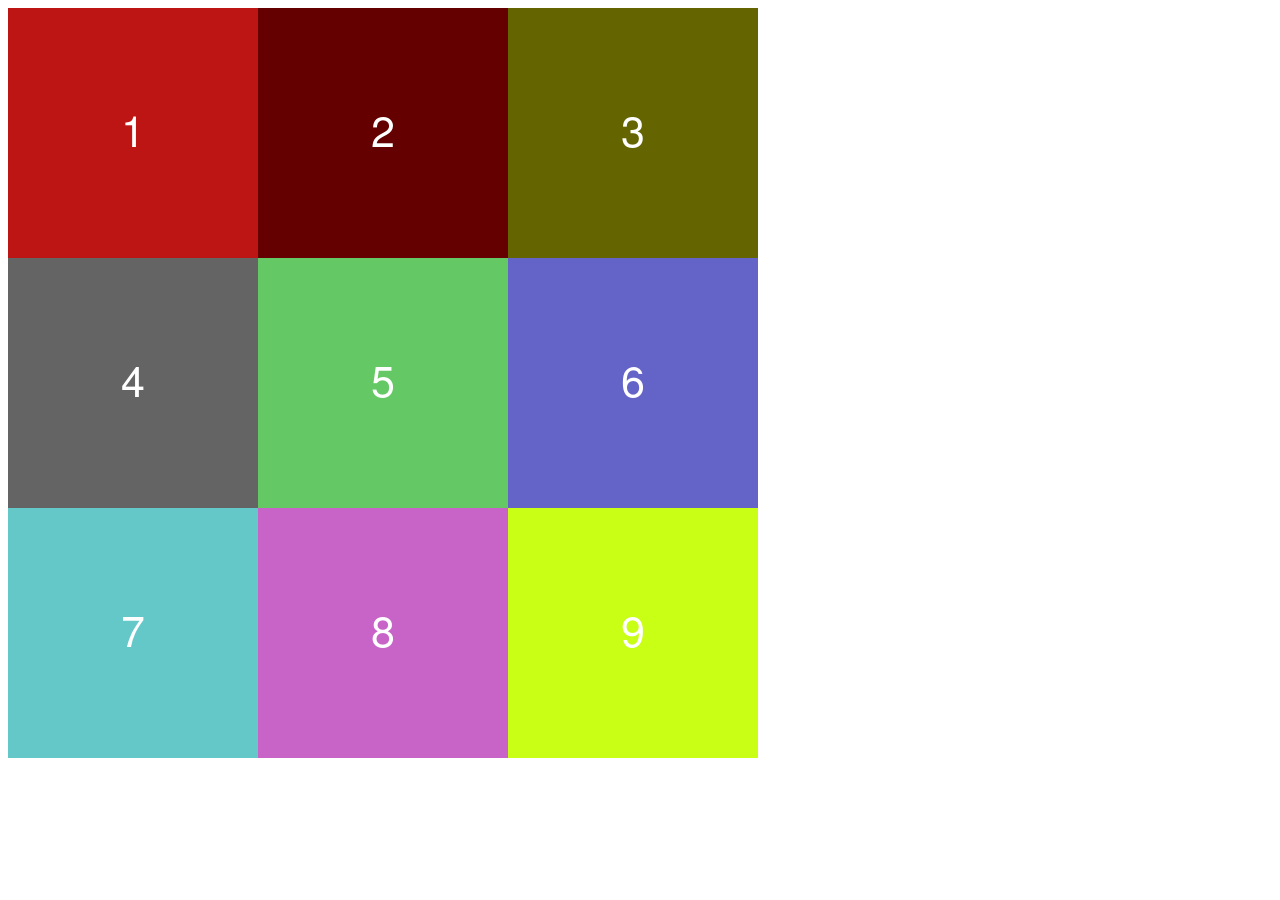
==== index.html @ f6e4487b "add dummyimages" ====
<!DOCTYPE html>
<html lang="ja">

<head>
    <meta charset="UTF-8">
    <title>Mystery Game</title>
    <link rel="stylesheet" href="style.css">
</head>

<body>

    <div class="game-container">
        <img src="assets/images/750x750.png" class="background" />

        <div class="tiles">
            <img src="assets/images/250x250_1.png" />
            <img src="assets/images/250x250_2.png" />
            <img src="assets/images/250x250_3.png" />
            <img src="assets/images/250x250_4.png" />
            <img src="assets/images/250x250_5.png" />
            <img src="assets/images/250x250_6.png" />
            <img src="assets/images/250x250_7.png" />
            <img src="assets/images/250x250_8.png" />
            <img src="assets/images/250x250_9.png" />
        </div>
    </div>

    <script src="main.js"></script>

</body>

</html>
---- style.css ----
.game-container {
    position: relative;
    width: 750px;
    height: 750px;
}

.background {
    position: absolute;
    width: 750px;
    height: 750px;
    top: 0;
    left: 0;
}

.tiles {
    position: absolute;
    top: 0;
    left: 0;

    display: grid;
    grid-template-columns: repeat(3, 250px);
    grid-template-rows: repeat(3, 250px);
}

.tiles img {
    width: 250px;
    height: 250px;
    cursor: pointer;
}
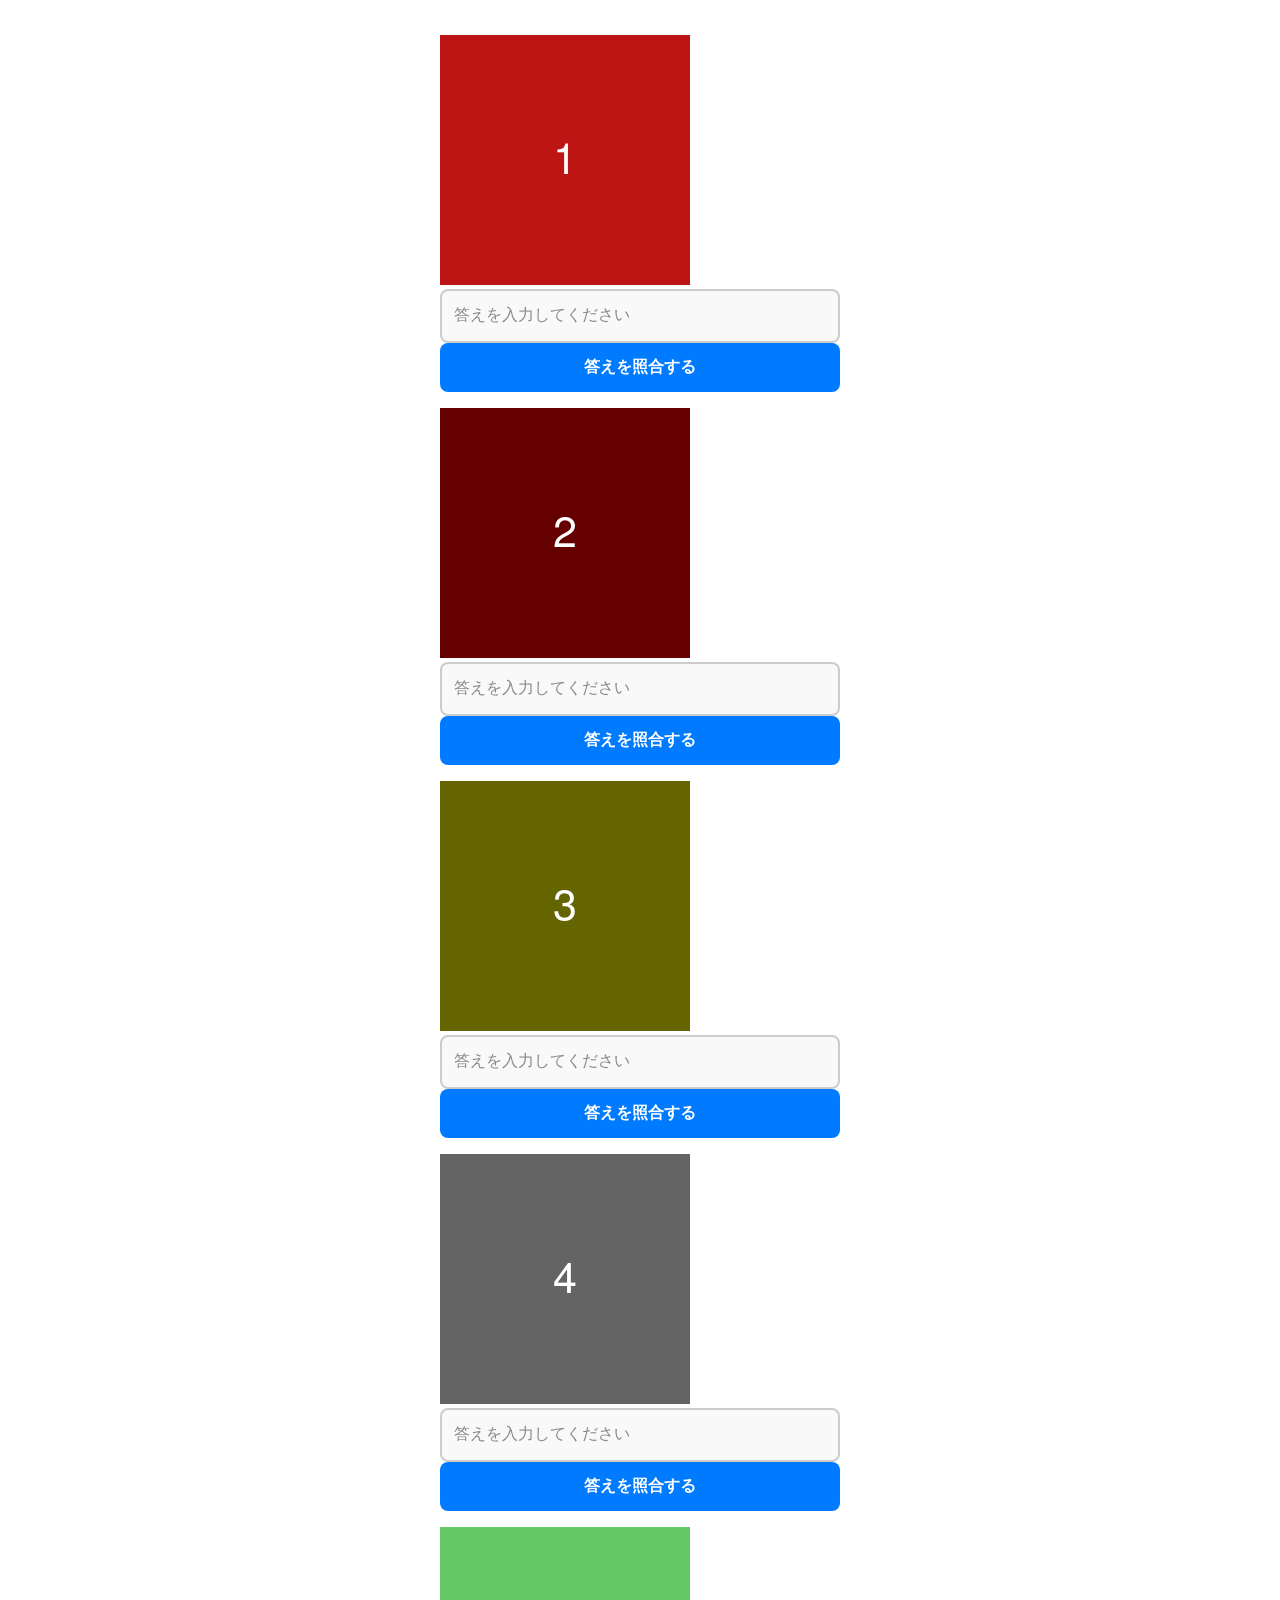
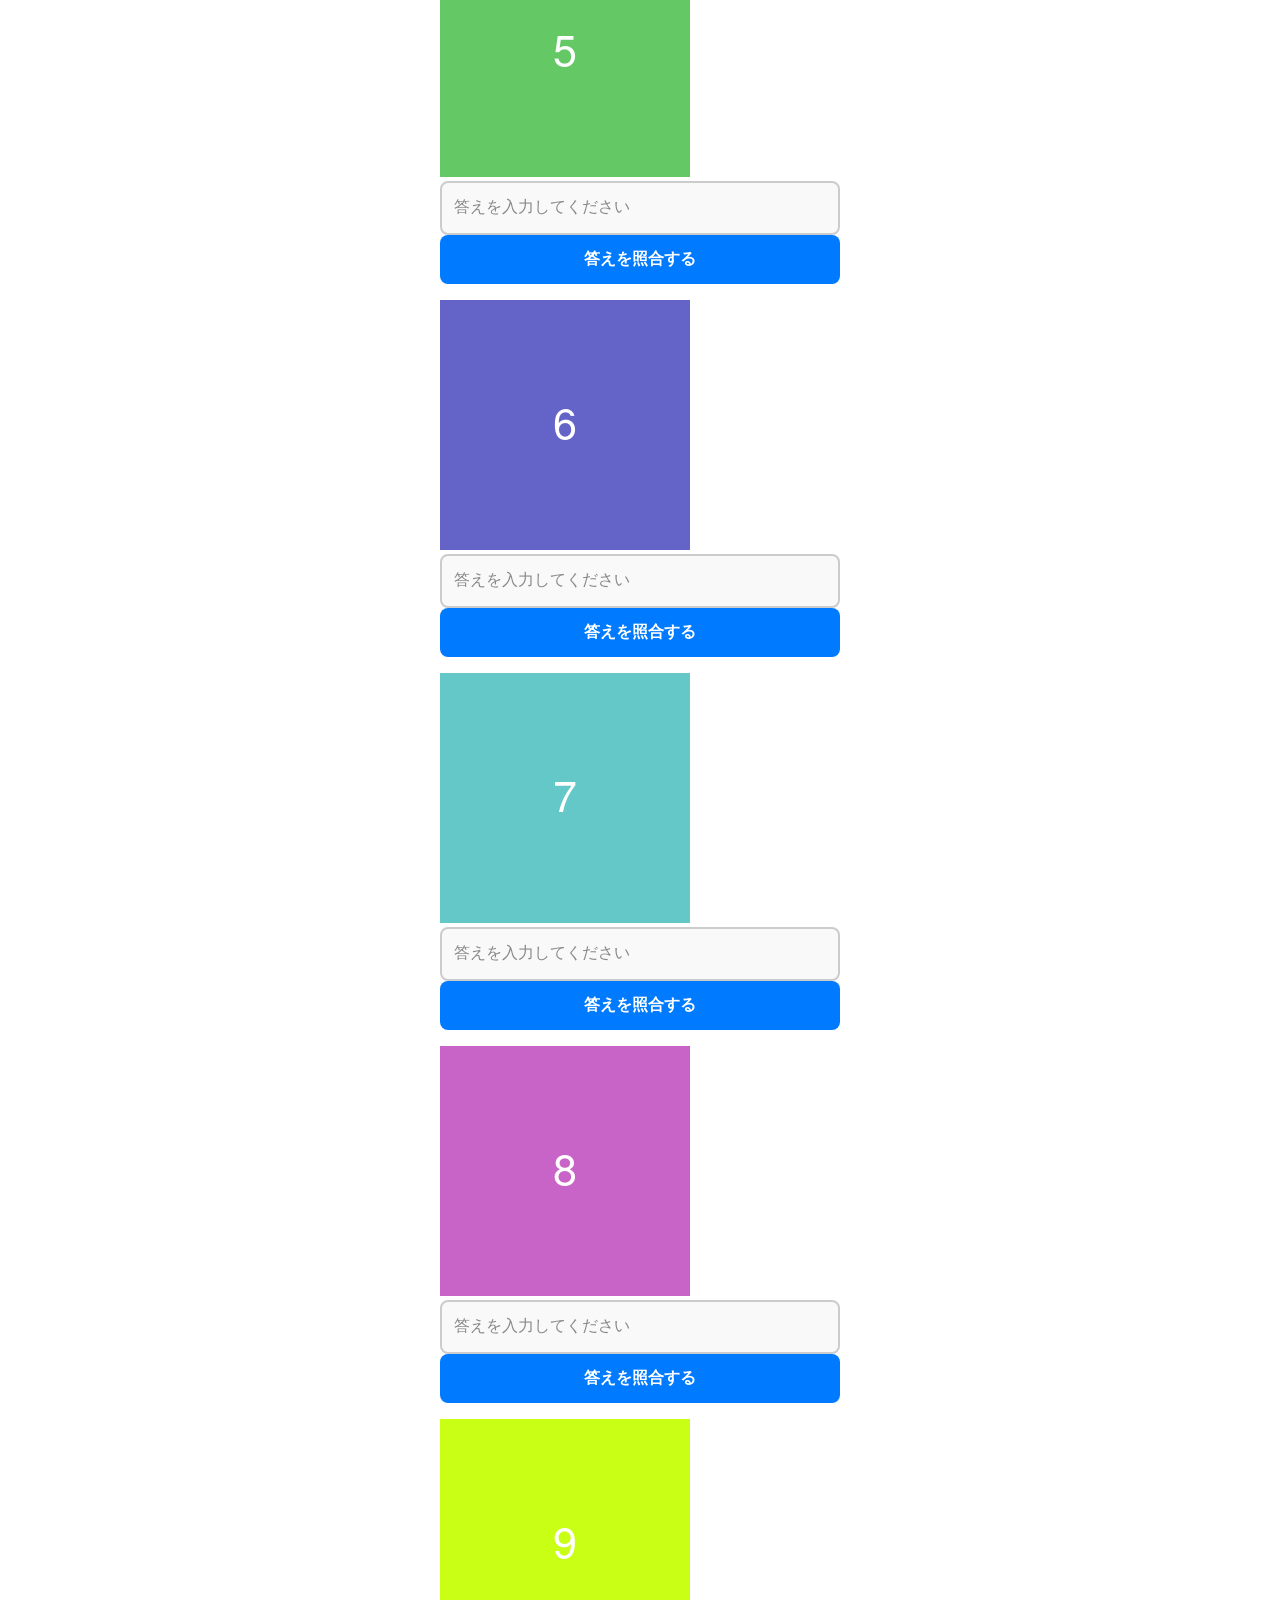
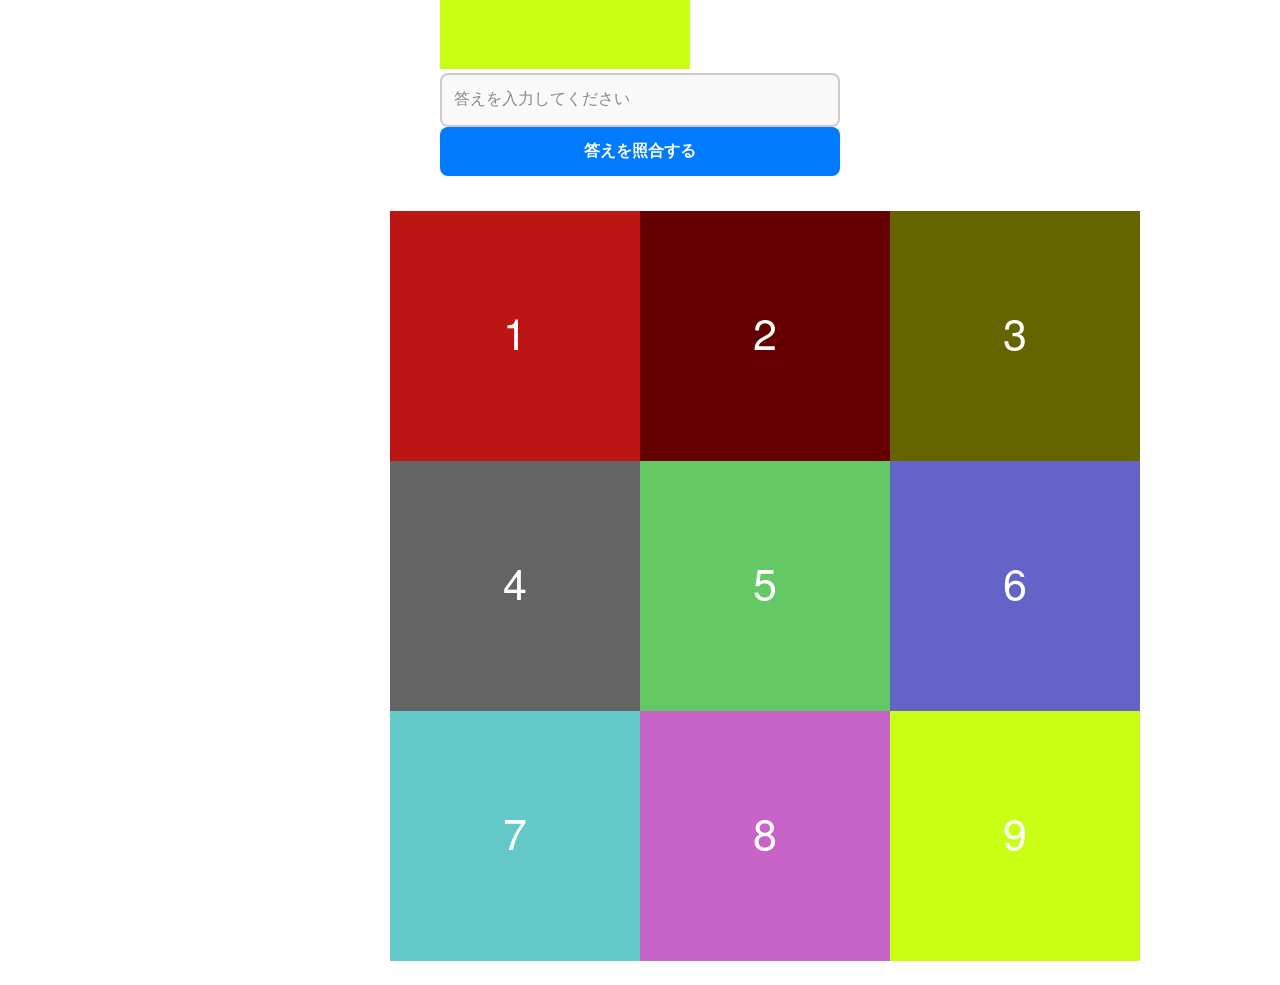
==== commit eaa00d76: "HTML追加" ====
--- a/index.html
+++ b/index.html
@@ -3,29 +3,26 @@
 
 <head>
     <meta charset="UTF-8">
+    <meta name="viewport" content="width=device-width, initial-scale=1.0">
     <title>Mystery Game</title>
     <link rel="stylesheet" href="style.css">
 </head>
 
 <body>
+    <div id="loading" style="text-align: center; padding: 50px; font-size: 20px;">
+        Now Loading
+    </div>
 
-    <div class="game-container">
-        <img src="assets/images/750x750.png" class="background" />
+    <div id="app-content" class="app-container" style="display: none;">
+        <div id="form-area" class="form-wrapper"></div>
+        <div class="game-container">
+            <img src="assets/images/750x750.png" class="background" alt="クリア画像" />
 
-        <div class="tiles">
-            <img src="assets/images/250x250_1.png" />
-            <img src="assets/images/250x250_2.png" />
-            <img src="assets/images/250x250_3.png" />
-            <img src="assets/images/250x250_4.png" />
-            <img src="assets/images/250x250_5.png" />
-            <img src="assets/images/250x250_6.png" />
-            <img src="assets/images/250x250_7.png" />
-            <img src="assets/images/250x250_8.png" />
-            <img src="assets/images/250x250_9.png" />
+            <div class="tiles"></div>
         </div>
     </div>
 
-    <script src="main.js"></script>
+    <script type="module" src="main.js"></script>
 
 </body>
 
--- a/style.css
+++ b/style.css
@@ -1,3 +1,144 @@
+/* 全体をスマホの中央に配置 */
+.app-container {
+    max-width: 500px;
+    /* スマホやタブレットで大きくなりすぎないように制限 */
+    margin: 0 auto;
+}
+
+/* ゲームボード（スマホ対応のレスポンシブな正方形） */
+.game-container {
+    position: relative;
+    width: 100%;
+    aspect-ratio: 1 / 1;
+    /* 縦横比を1:1（正方形）に固定する強力なCSS */
+    margin-bottom: 24px;
+    /* フォームとの間に余白をあける */
+}
+
+/* 背景画像（常に後ろにいる） */
+.background {
+    position: absolute;
+    top: 0;
+    left: 0;
+    width: 100%;
+    height: 100%;
+    object-fit: cover;
+}
+
+/* 9枚のタイルを乗せるグリッド */
+.tiles {
+    position: absolute;
+    top: 0;
+    left: 0;
+    width: 100%;
+    height: 100%;
+    display: grid;
+    grid-template-columns: repeat(3, 1fr);
+    /* 画面幅に合わせて3等分 */
+    grid-template-rows: repeat(3, 1fr);
+}
+
+.tiles img {
+    width: 100%;
+    height: 100%;
+    object-fit: cover;
+    transition: opacity 0.5s ease;
+    /* 消えるときにフワッと消えるアニメーション */
+}
+
+/* JavaScriptでこのクラスを付与して画像を消す */
+.hidden-tile {
+    opacity: 0;
+    /* 透明にする */
+    pointer-events: none;
+    /* タップもできなくする */
+}
+
+/* フォーム全体のレイアウト */
+.form-wrapper {
+    max-width: 400px;
+    /* スマホ向けに幅を調整 */
+    margin: 20px auto;
+    padding: 15px;
+    display: flex;
+    flex-direction: column;
+    gap: 16px;
+    /* 入力欄とボタンの隙間 */
+}
+
+/* フローティングラベルのコンテナ */
+.input-container {
+    position: relative;
+    width: 100%;
+}
+
+/* 入力フィールド本体 */
+.input-container input {
+    width: 100%;
+    padding: 24px 12px 8px;
+    /* ラベルが上に逃げるための余白（上）を広く取る */
+    font-size: 16px;
+    /* ★超重要：スマホの自動ズームを防ぐ */
+    border: 2px solid #ccc;
+    border-radius: 8px;
+    box-sizing: border-box;
+    outline: none;
+    background-color: #f9f9f9;
+    transition: border-color 0.2s;
+}
+
+/* 入力中に枠線の色を変える */
+.input-container input:focus {
+    border-color: #007bff;
+    background-color: #fff;
+}
+
+/* フローティングラベル（初期状態） */
+.input-container label {
+    position: absolute;
+    top: 16px;
+    left: 14px;
+    font-size: 16px;
+    color: #888;
+    pointer-events: none;
+    /* ラベル越しにinputをタップできるようにする */
+    transition: all 0.2s ease-out;
+    /* スッと動くアニメーション */
+}
+
+/* 入力欄がフォーカスされた時、または文字が入力されている時 */
+/* :not(:placeholder-shown) を使うことで、文字が入っているか判定できます */
+.input-container input:focus+label,
+.input-container input:not(:placeholder-shown)+label {
+    top: 6px;
+    left: 12px;
+    font-size: 12px;
+    /* 上に移動した時に小さくする */
+    color: #007bff;
+    /* フォーカス時の色 */
+    font-weight: bold;
+}
+
+/* ボタンのデザイン（スマホで押しやすいように配慮） */
+.check-button {
+    width: 100%;
+    padding: 14px;
+    /* スマホでタップしやすい高さ（44px以上）を確保 */
+    font-size: 16px;
+    font-weight: bold;
+    color: #fff;
+    background-color: #007bff;
+    border: none;
+    border-radius: 8px;
+    cursor: pointer;
+    transition: background-color 0.2s;
+}
+
+.check-button:active {
+    background-color: #0056b3;
+    /* 押した時の色変化 */
+}
+
 .game-container {
     position: relative;
     width: 750px;
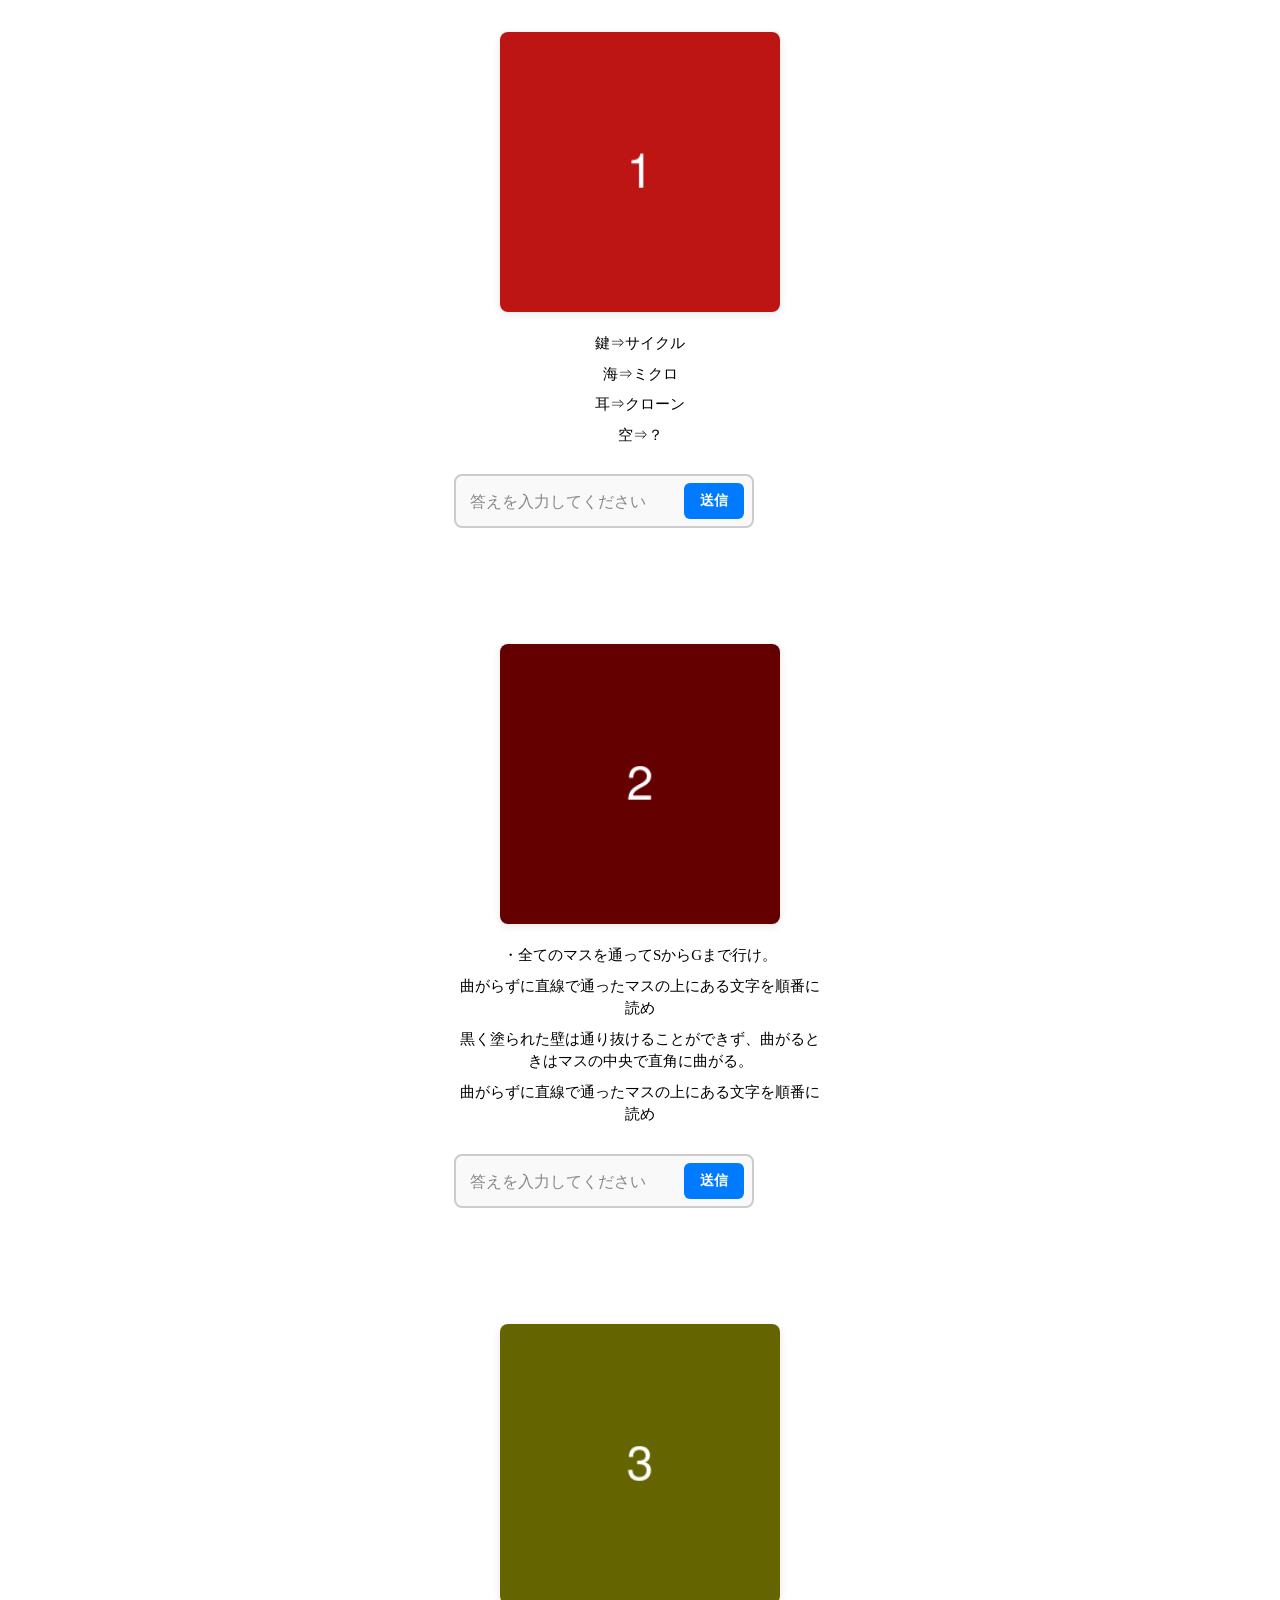
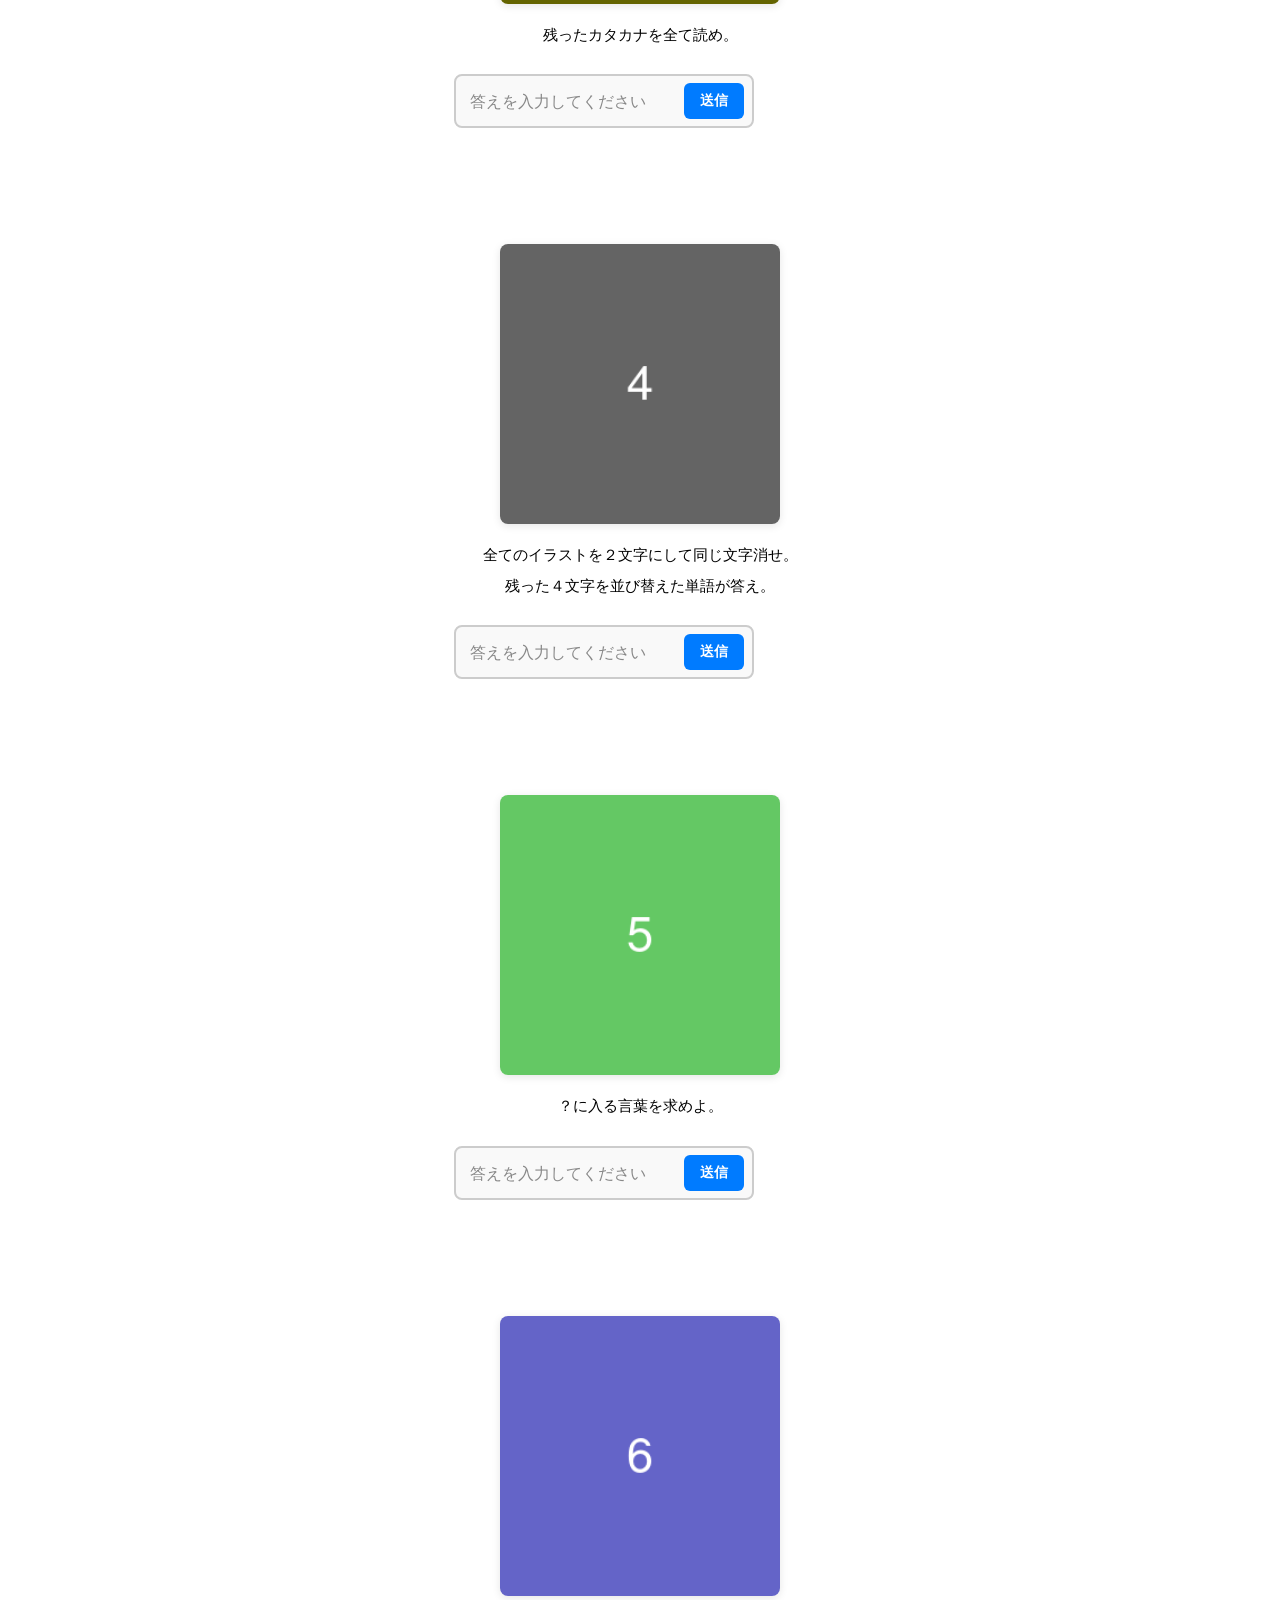
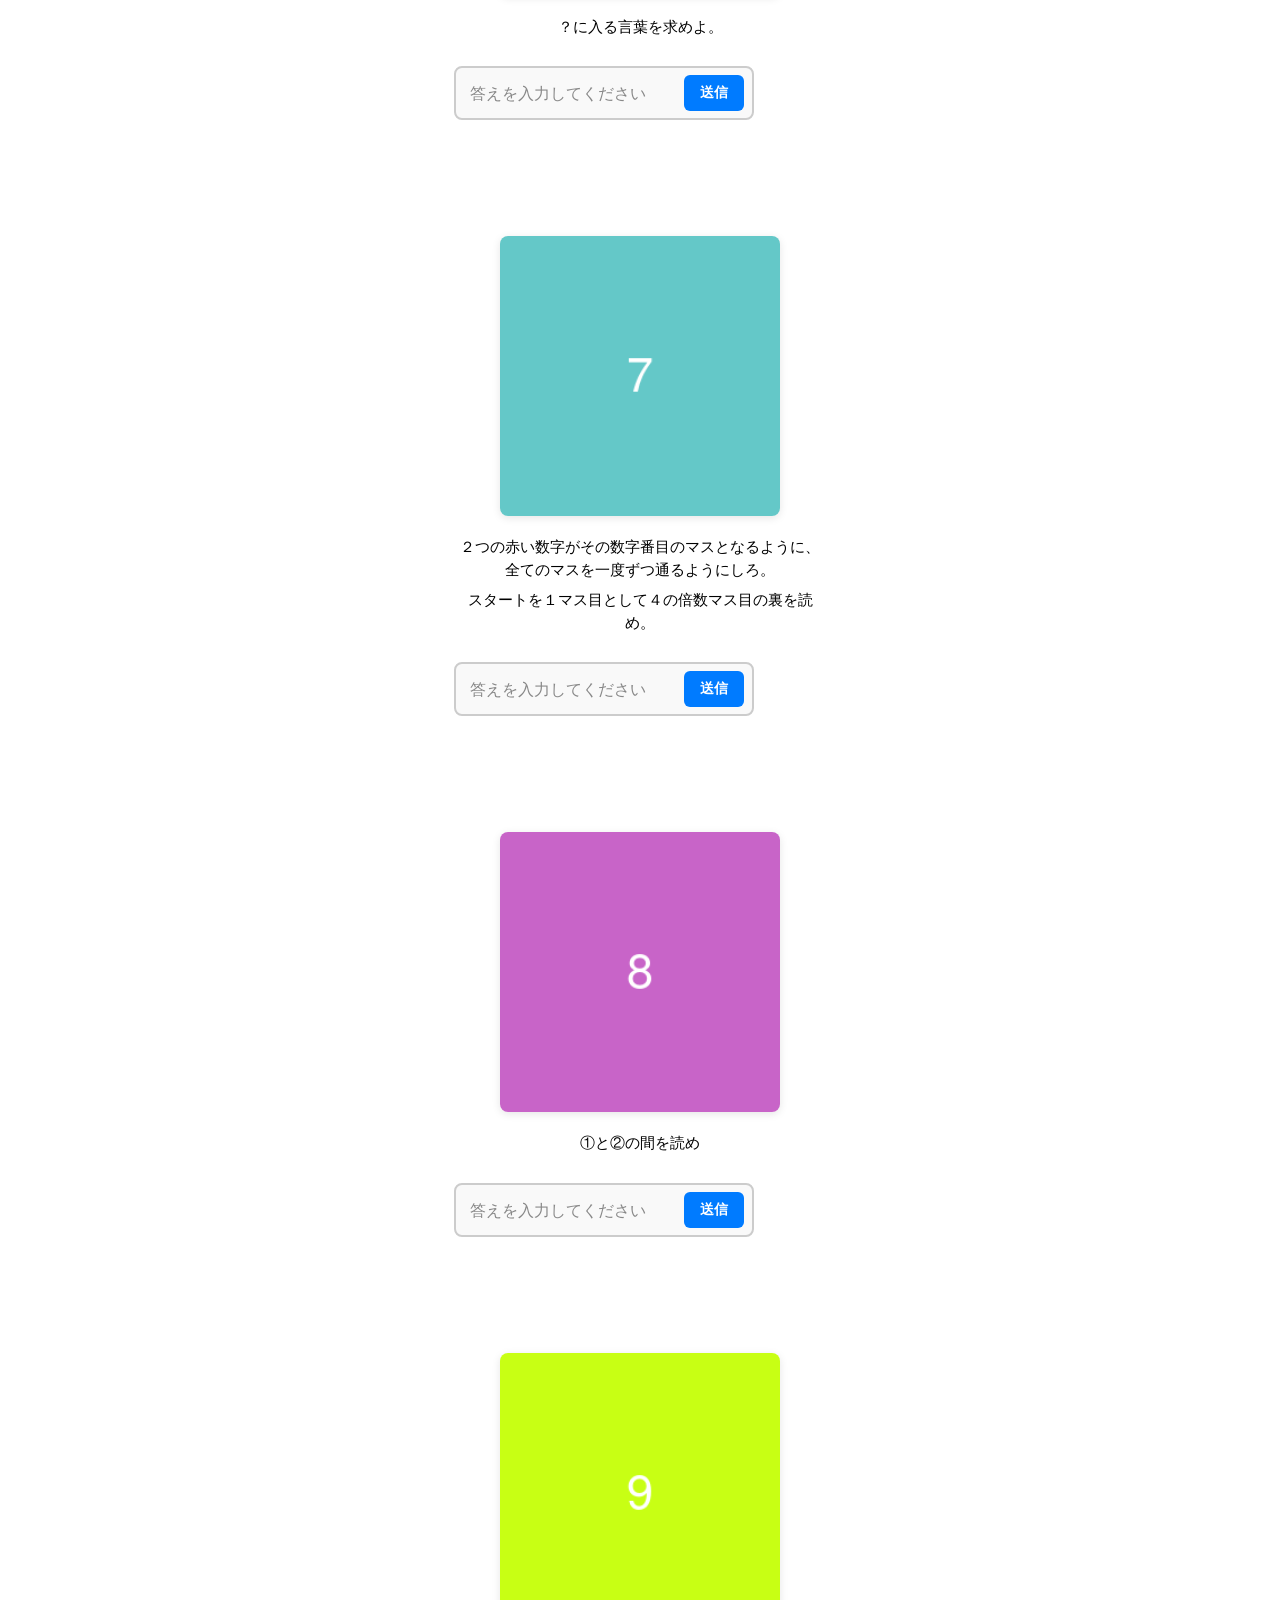
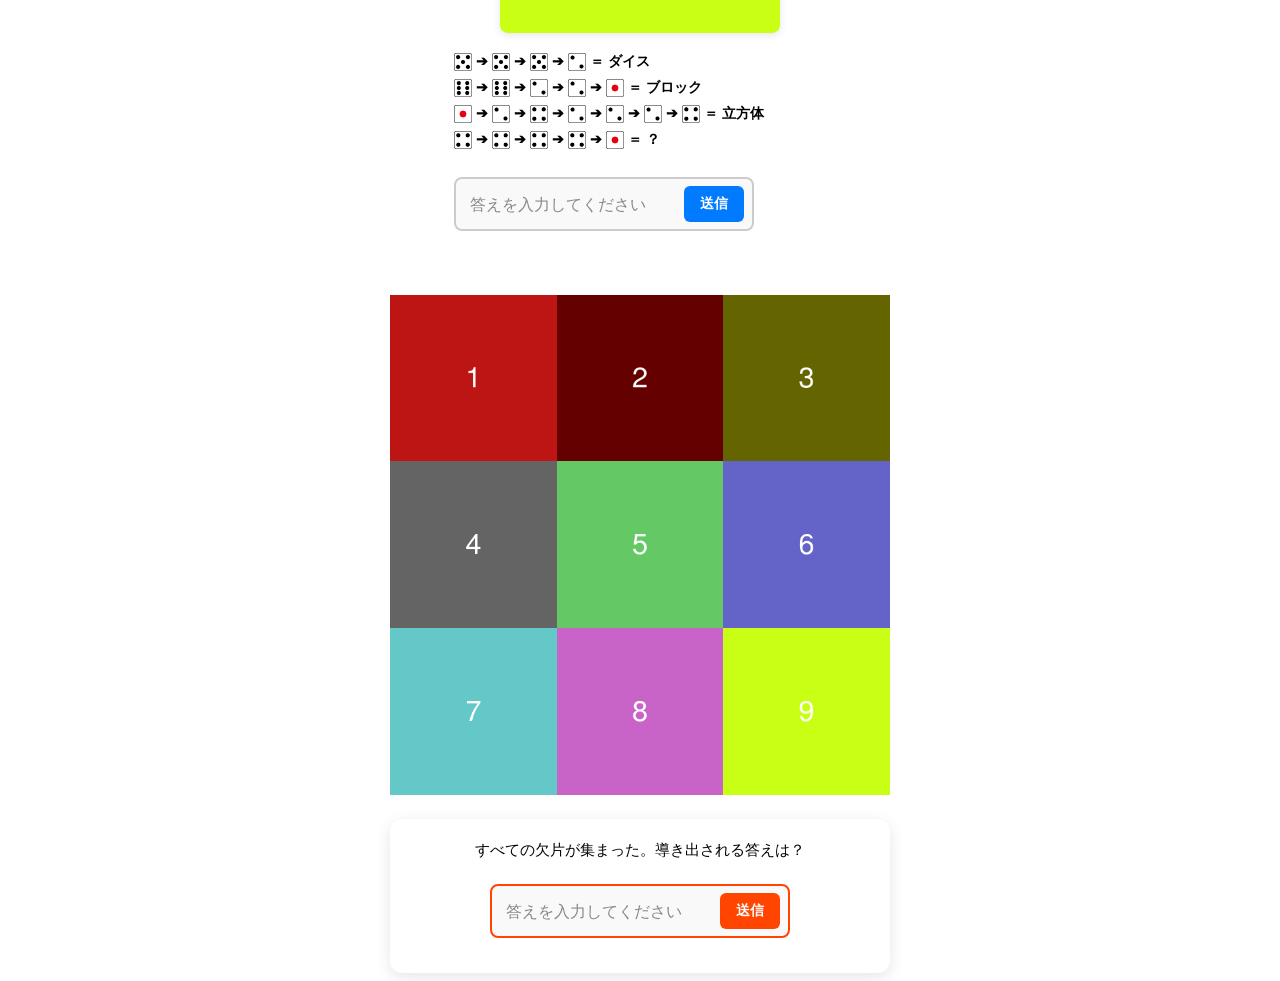
==== commit 5ccf3401: "基本動作版実装" ====
--- a/index.html
+++ b/index.html
@@ -17,9 +17,9 @@
         <div id="form-area" class="form-wrapper"></div>
         <div class="game-container">
             <img src="assets/images/750x750.png" class="background" alt="クリア画像" />
-
             <div class="tiles"></div>
         </div>
+        <div id="final-form-container"></div>
     </div>
 
     <script type="module" src="main.js"></script>
--- a/style.css
+++ b/style.css
@@ -1,3 +1,4 @@
+/* ============================== 全体レイアウト ============================== */
 /* 全体をスマホの中央に配置 */
 .app-container {
     max-width: 500px;
@@ -28,22 +29,19 @@
 /* 9枚のタイルを乗せるグリッド */
 .tiles {
     position: absolute;
-    top: 0;
-    left: 0;
-    width: 100%;
-    height: 100%;
+    inset: 0;
     display: grid;
     grid-template-columns: repeat(3, 1fr);
-    /* 画面幅に合わせて3等分 */
     grid-template-rows: repeat(3, 1fr);
-}
-
+    pointer-events: none;
+}
+
+/* 消えるときにフワッと消えるアニメーション */
 .tiles img {
     width: 100%;
     height: 100%;
     object-fit: cover;
     transition: opacity 0.5s ease;
-    /* 消えるときにフワッと消えるアニメーション */
 }
 
 /* JavaScriptでこのクラスを付与して画像を消す */
@@ -54,117 +52,246 @@
     /* タップもできなくする */
 }
 
+/* ============================== 問題エリア（ページ型） ============================== */
 /* フォーム全体のレイアウト */
 .form-wrapper {
-    max-width: 400px;
-    /* スマホ向けに幅を調整 */
-    margin: 20px auto;
-    padding: 15px;
-    display: flex;
-    flex-direction: column;
-    gap: 16px;
-    /* 入力欄とボタンの隙間 */
-}
-
-/* フローティングラベルのコンテナ */
-.input-container {
+    max-width: 420px;
+    margin: 0 auto;
+    display: flex;
+    flex-direction: column;
+    gap: 28px;
+}
+
+/* --- 問題カード全体の調整 --- */
+.problem-card {
+    background: #fff;
+    border-radius: 12px;
+    padding: 24px;
+    /* 少し余裕を持たせる */
+    margin-bottom: 40px;
+    display: flex;
+    flex-direction: column;
+    /* 縦に並べる */
+    align-items: center;
+    /* 子要素を中央に寄せる */
+    text-align: center;
+    /* テキストも中央揃え */
+}
+
+/* 問題文中にあるさいころの画像
+/* サイコロのスタイル */
+.dice-row {
+    display: flex;
+    align-items: center;
+    flex-wrap: wrap;
+    gap: 4px;
+    margin-bottom: 8px;
+    font-size: 14px;
+    font-weight: bold;
+}
+
+.dice-icon {
+    width: 18px;
+    height: 18px;
+    vertical-align: middle;
+}
+
+
+/* ============================== 問題上部 ============================== */
+
+/* 上部エリア（画像とテキスト） */
+.problem-top {
+    display: flex;
+    flex-direction: column;
+    /* 縦並び */
+    align-items: center;
+    width: 100%;
+    gap: 20px;
+    margin-bottom: 20px;
+}
+
+/* 問題画像の設定 */
+.problem-thumbnail {
+    width: 280px;
+    /* 少し大きく表示 */
+    height: auto;
+    /* アスペクト比を維持 */
+    max-width: 100%;
+    border-radius: 8px;
+    box-shadow: 0 2px 8px rgba(0, 0, 0, 0.1);
+}
+
+/* ============================== 問題文 ============================== */
+.problem-content-area {
+    width: 100%;
+}
+
+.problem-text {
+    margin: 0 0 8px 0;
+    font-size: 15px;
+    line-height: 1.5;
+}
+
+/* 追加メッセージ */
+/* コンテンツの初期非表示設定 */
+.hidden-content {
+    display: none;
+    color: #e74c3c;
+}
+
+.red-message {
+    color: #e74c3c;
+    font-weight: bold;
+    margin-top: 12px;
+}
+
+
+/* ============================== 入力フォーム ============================== */
+.problem-bottom {
+    width: 100%;
+    display: flex;
+    flex-direction: column;
+    /* ★横並びから縦並びに変更 */
+    justify-content: center;
+    /* フォームを中央寄せ */
+    gap: 15px;
+}
+
+/* 入力欄の幅を少し調整 */
+.form-group {
+    max-width: 300px;
+    width: 100%;
+}
+
+/* コンテナを横並び（Flex）にする */
+.input-container.inline-form {
     position: relative;
-    width: 100%;
-}
-
-/* 入力フィールド本体 */
-.input-container input {
-    width: 100%;
-    padding: 24px 12px 8px;
-    /* ラベルが上に逃げるための余白（上）を広く取る */
-    font-size: 16px;
-    /* ★超重要：スマホの自動ズームを防ぐ */
+    display: flex;
+    align-items: center;
+    background-color: #f9f9f9;
     border: 2px solid #ccc;
     border-radius: 8px;
+    padding-right: 8px;
+    /* 右側に少し余白 */
+    transition: border-color 0.2s, background-color 0.2s;
     box-sizing: border-box;
+    /* 枠線を含めて幅を計算 */
+    overflow: hidden;
+    /* はみ出し防止 */
+}
+
+/* 入力欄の設定 */
+.input-container.inline-form input {
+    flex: 1;
+    /* ボタン以外の残りの幅をすべて使う */
+    min-width: 0;
+    /* 【重要】これがないとflex内でinputが小さくなれず、はみ出します */
+    border: none !important;
+    background: transparent !important;
+    padding: 24px 12px 8px;
+    font-size: 16px;
     outline: none;
-    background-color: #f9f9f9;
-    transition: border-color 0.2s;
-}
-
-/* 入力中に枠線の色を変える */
-.input-container input:focus {
+    z-index: 1;
+    /* ラベルの下、背景の上 */
+}
+
+/* フォーカス時に枠線の色を変える（親要素で制御） */
+.input-container.inline-form:focus-within {
     border-color: #007bff;
     background-color: #fff;
 }
 
-/* フローティングラベル（初期状態） */
-.input-container label {
+
+/* ラベルの位置微調整 */
+.input-container.inline-form label {
     position: absolute;
+    left: 14px;
     top: 16px;
-    left: 14px;
+    /* 初期位置 */
     font-size: 16px;
     color: #888;
-    pointer-events: none;
-    /* ラベル越しにinputをタップできるようにする */
+    /* ラベルを貫通してクリック可能にする */
     transition: all 0.2s ease-out;
-    /* スッと動くアニメーション */
-}
-
-/* 入力欄がフォーカスされた時、または文字が入力されている時 */
-/* :not(:placeholder-shown) を使うことで、文字が入っているか判定できます */
-.input-container input:focus+label,
-.input-container input:not(:placeholder-shown)+label {
-    top: 6px;
-    left: 12px;
-    font-size: 12px;
-    /* 上に移動した時に小さくする */
+    /* アニメーション速度 */
+}
+
+/* 送信ボタンの設定 */
+.check-button-inline {
+    flex-shrink: 0;
+    /* 【重要】ボタンが圧縮されないように固定 */
+    background-color: #007bff;
+    color: white;
+    border: none;
+    border-radius: 6px;
+    padding: 0 16px;
+    /* 左右の余白 */
+    font-size: 14px;
+    font-weight: bold;
+    cursor: pointer;
+    white-space: nowrap;
+    height: 36px;
+    /* 入力欄の高さに合わせた適切なサイズ */
+    display: flex;
+    align-items: center;
+    justify-content: center;
+    margin-left: 4px;
+    /* 入力欄との間のわずかな隙間 */
+}
+
+/* input:not(:placeholder-shown) は「placeholderが消えている＝文字がある」という判定 */
+.input-container.inline-form input:focus+label,
+.input-container.inline-form input:not(:placeholder-shown)+label {
+    top: 4px;
+    /* 上にスライド */
+    left: 10px;
+    /* 少し左に寄せる */
+    font-size: 11px;
+    /* 小さくする */
     color: #007bff;
-    /* フォーカス時の色 */
-    font-weight: bold;
-}
-
-/* ボタンのデザイン（スマホで押しやすいように配慮） */
-.check-button {
-    width: 100%;
-    padding: 14px;
-    /* スマホでタップしやすい高さ（44px以上）を確保 */
-    font-size: 16px;
-    font-weight: bold;
-    color: #fff;
-    background-color: #007bff;
-    border: none;
-    border-radius: 8px;
-    cursor: pointer;
-    transition: background-color 0.2s;
-}
-
-.check-button:active {
+    /* 色を変える */
+    font-weight: bold;
+}
+
+.check-button-inline:active {
     background-color: #0056b3;
-    /* 押した時の色変化 */
-}
-
-.game-container {
-    position: relative;
-    width: 750px;
-    height: 750px;
-}
-
-.background {
-    position: absolute;
-    width: 750px;
-    height: 750px;
-    top: 0;
-    left: 0;
-}
-
-.tiles {
-    position: absolute;
-    top: 0;
-    left: 0;
-
-    display: grid;
-    grid-template-columns: repeat(3, 250px);
-    grid-template-rows: repeat(3, 250px);
-}
-
-.tiles img {
-    width: 250px;
-    height: 250px;
-    cursor: pointer;
+}
+
+.check-button-inline:disabled {
+    background-color: #28a745;
+    /* 正解時は緑 */
+    cursor: default;
+}
+
+/* ============================== 最終問題専用エリア ============================== */
+
+/* 最終問題の入力エリア（画像とタイルのすぐ下に配置） */
+#final-form-container {
+    margin-top: 10px;
+    /* 画像との間の余白 */
+    padding: 20px;
+    background: #ffffff;
+    /* 白背景で見やすく */
+    border-radius: 12px;
+    box-shadow: 0 4px 15px rgba(0, 0, 0, 0.1);
+    width: 100%;
+    box-sizing: border-box;
+}
+
+/* 最終問題の中身（テキストやボタン）の並び */
+.final-problem-content {
+    display: flex;
+    flex-direction: column;
+    align-items: center;
+    gap: 15px;
+}
+
+/* 最終問題の入力欄だけ色を変えて「特別感」を出す場合 */
+#final-form-container .input-container.inline-form {
+    border: 2px solid #ff4500;
+    /* オレンジ色の太い枠線 */
+}
+
+/* 最終問題のボタン色を変える場合 */
+#final-form-container .check-button-inline {
+    background-color: #ff4500;
 }
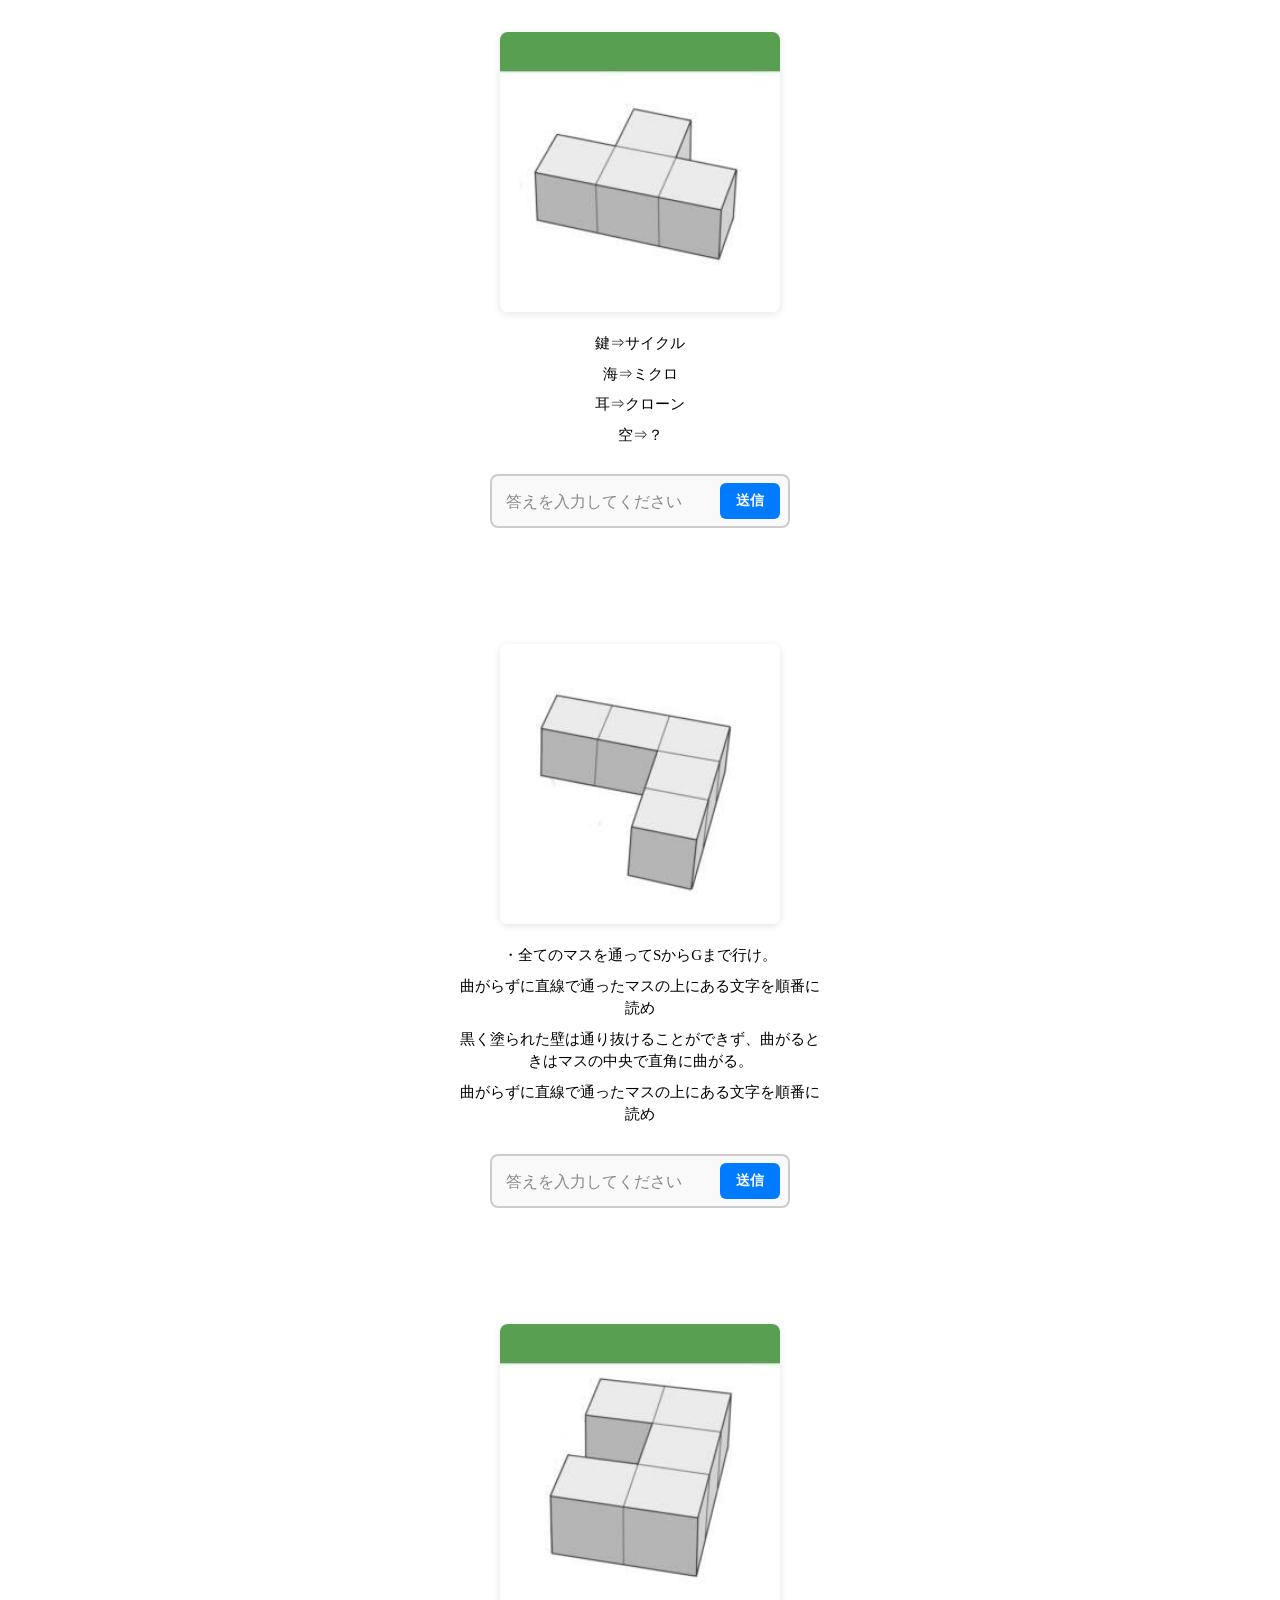
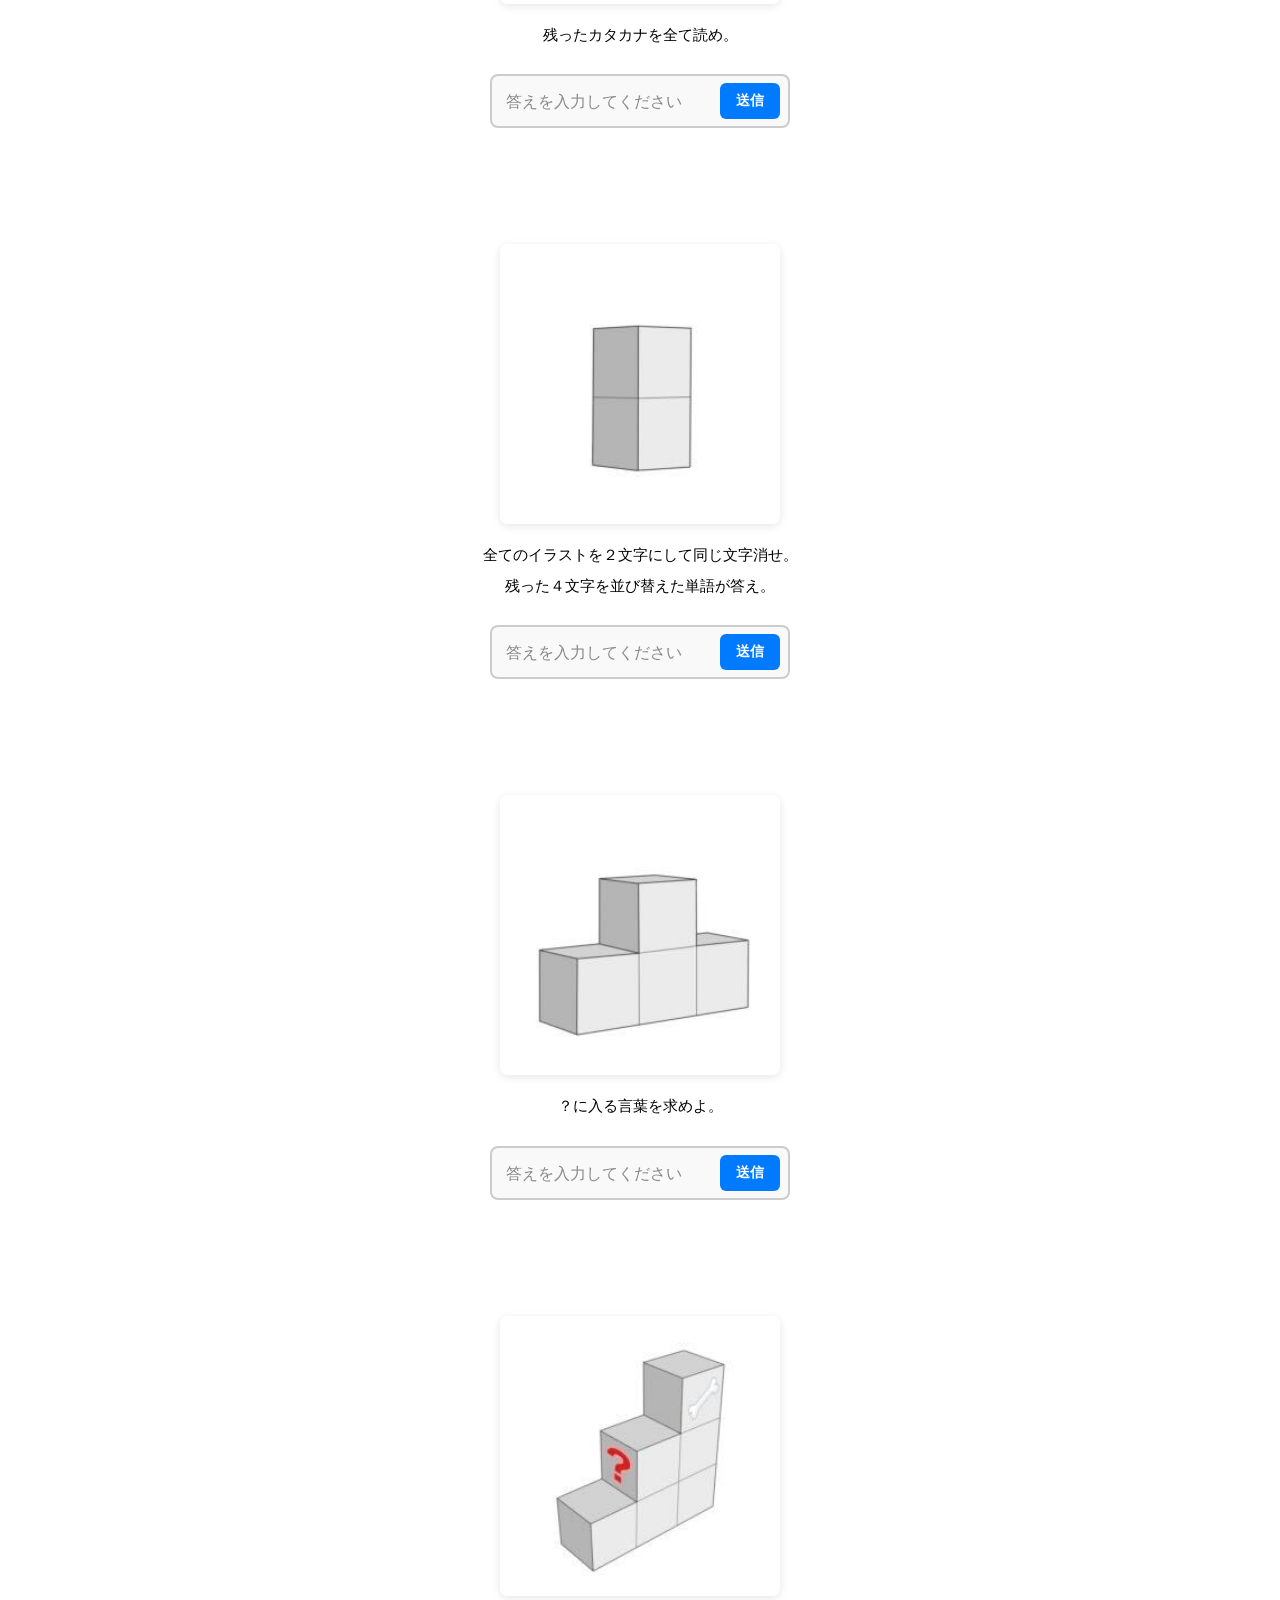
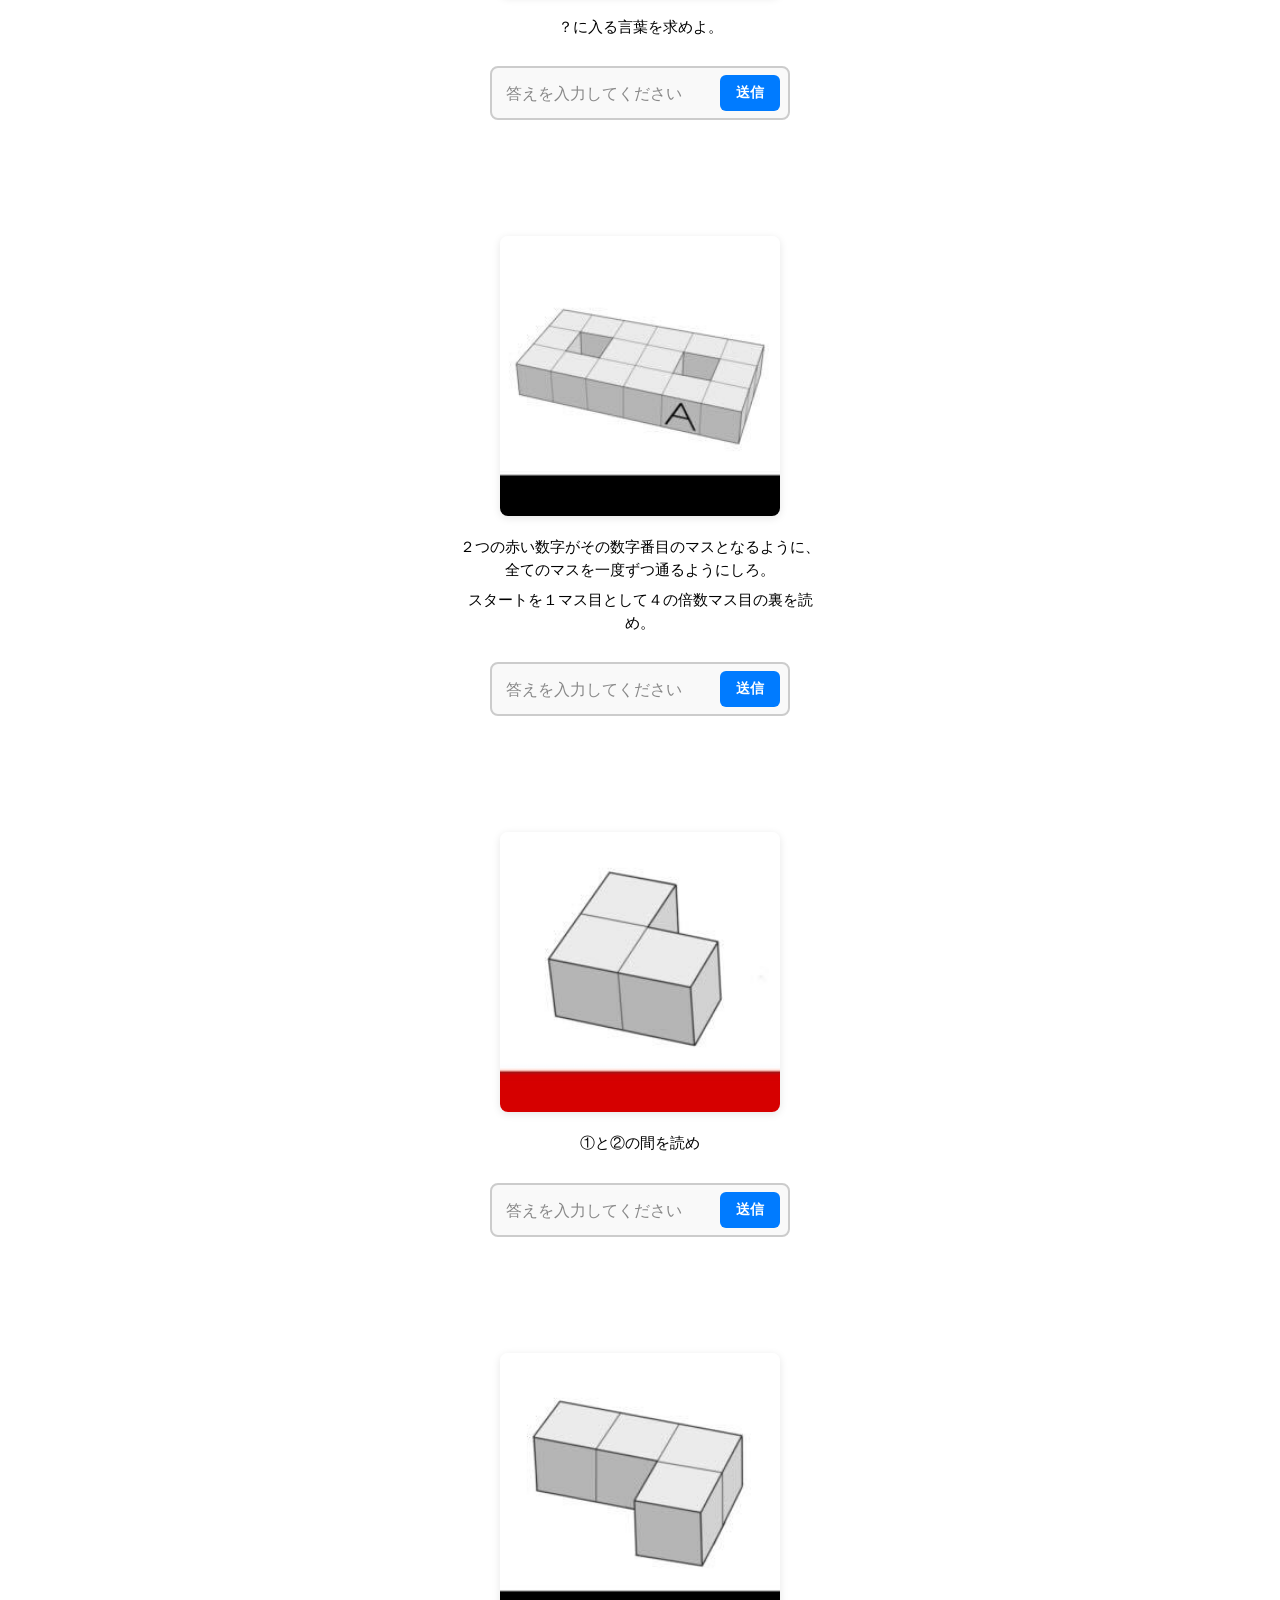
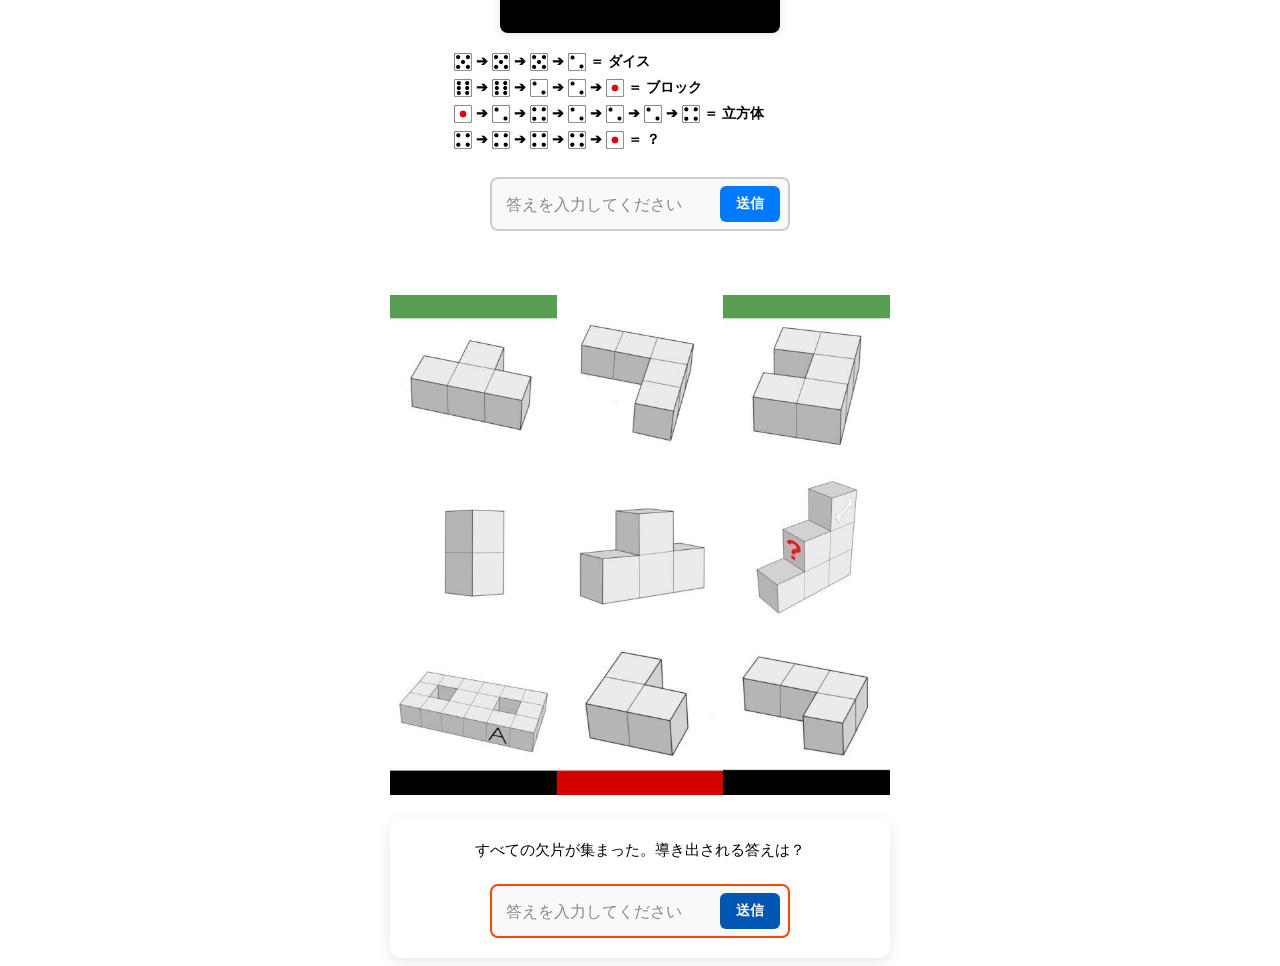
==== commit 82c794ce: "最終画像保存防止策" ====
--- a/index.html
+++ b/index.html
@@ -17,6 +17,9 @@
         <div id="form-area" class="form-wrapper"></div>
         <div class="game-container">
             <img src="assets/images/750x750.png" class="background" alt="クリア画像" />
+
+            <div class="save-guard"></div>
+
             <div class="tiles"></div>
         </div>
         <div id="final-form-container"></div>
--- a/style.css
+++ b/style.css
@@ -14,6 +14,8 @@
     /* 縦横比を1:1（正方形）に固定する強力なCSS */
     margin-bottom: 24px;
     /* フォームとの間に余白をあける */
+    overflow: hidden;
+    /* ★中身がはみ出して高さを変えないようにガード */
 }
 
 /* 背景画像（常に後ろにいる） */
@@ -29,7 +31,11 @@
 /* 9枚のタイルを乗せるグリッド */
 .tiles {
     position: absolute;
-    inset: 0;
+    top: 0;
+    left: 0;
+    width: 100%;
+    height: 100%;
+    /* ★inset: 0 より height: 100% の方がスマホで安定します */
     display: grid;
     grid-template-columns: repeat(3, 1fr);
     grid-template-rows: repeat(3, 1fr);
@@ -155,6 +161,7 @@
     justify-content: center;
     /* フォームを中央寄せ */
     gap: 15px;
+    align-items: center;
 }
 
 /* 入力欄の幅を少し調整 */
@@ -266,6 +273,8 @@
 
 /* 最終問題の入力エリア（画像とタイルのすぐ下に配置） */
 #final-form-container {
+    position: relative;
+    /* ★絶対配置を解除 */
     margin-top: 10px;
     /* 画像との間の余白 */
     padding: 20px;
@@ -293,5 +302,36 @@
 
 /* 最終問題のボタン色を変える場合 */
 #final-form-container .check-button-inline {
-    background-color: #ff4500;
+    background-color: #0056b3;
+}
+
+/* クリア画像自体には触れないようにする（念のため） */
+.background {
+    position: absolute;
+    top: 0;
+    left: 0;
+    width: 100%;
+    height: 100%;
+    object-fit: cover;
+    pointer-events: none;
+    /* ★画像そのものへの操作を無効化 */
+}
+
+/* ★保存防止ガードの設定 */
+.save-guard {
+    position: absolute;
+    inset: 0;
+    /* 四隅にぴったり合わせる */
+    z-index: 5;
+    /* 画像(0)とタイル(10)の間に置くか、一番上に置く */
+    background: rgba(0, 0, 0, 0);
+    /* 完全に透明 */
+    user-select: none;
+    -webkit-touch-callout: none;
+    /* スマホの長押しメニューを禁止 */
+}
+
+/* タイルが消えた後、ガードが一番上に来るように調整 */
+.tiles {
+    z-index: 10;
 }
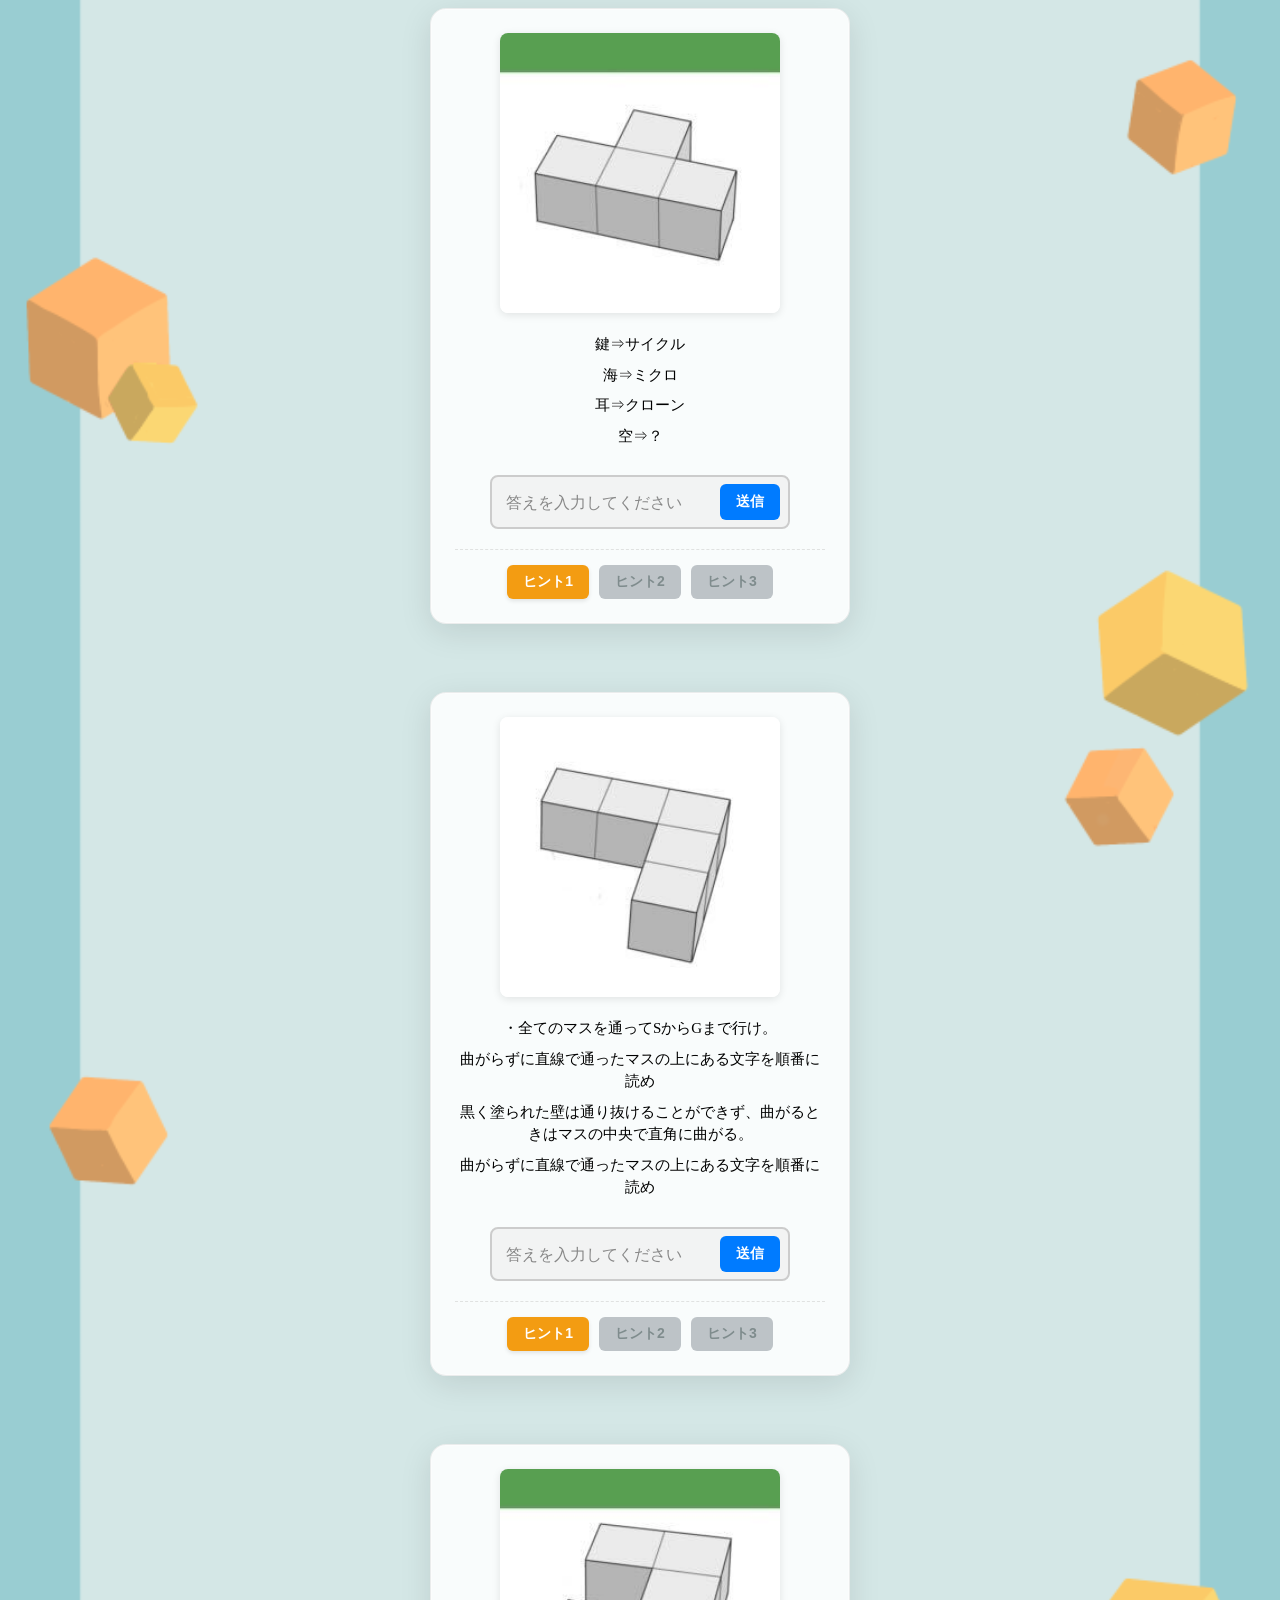
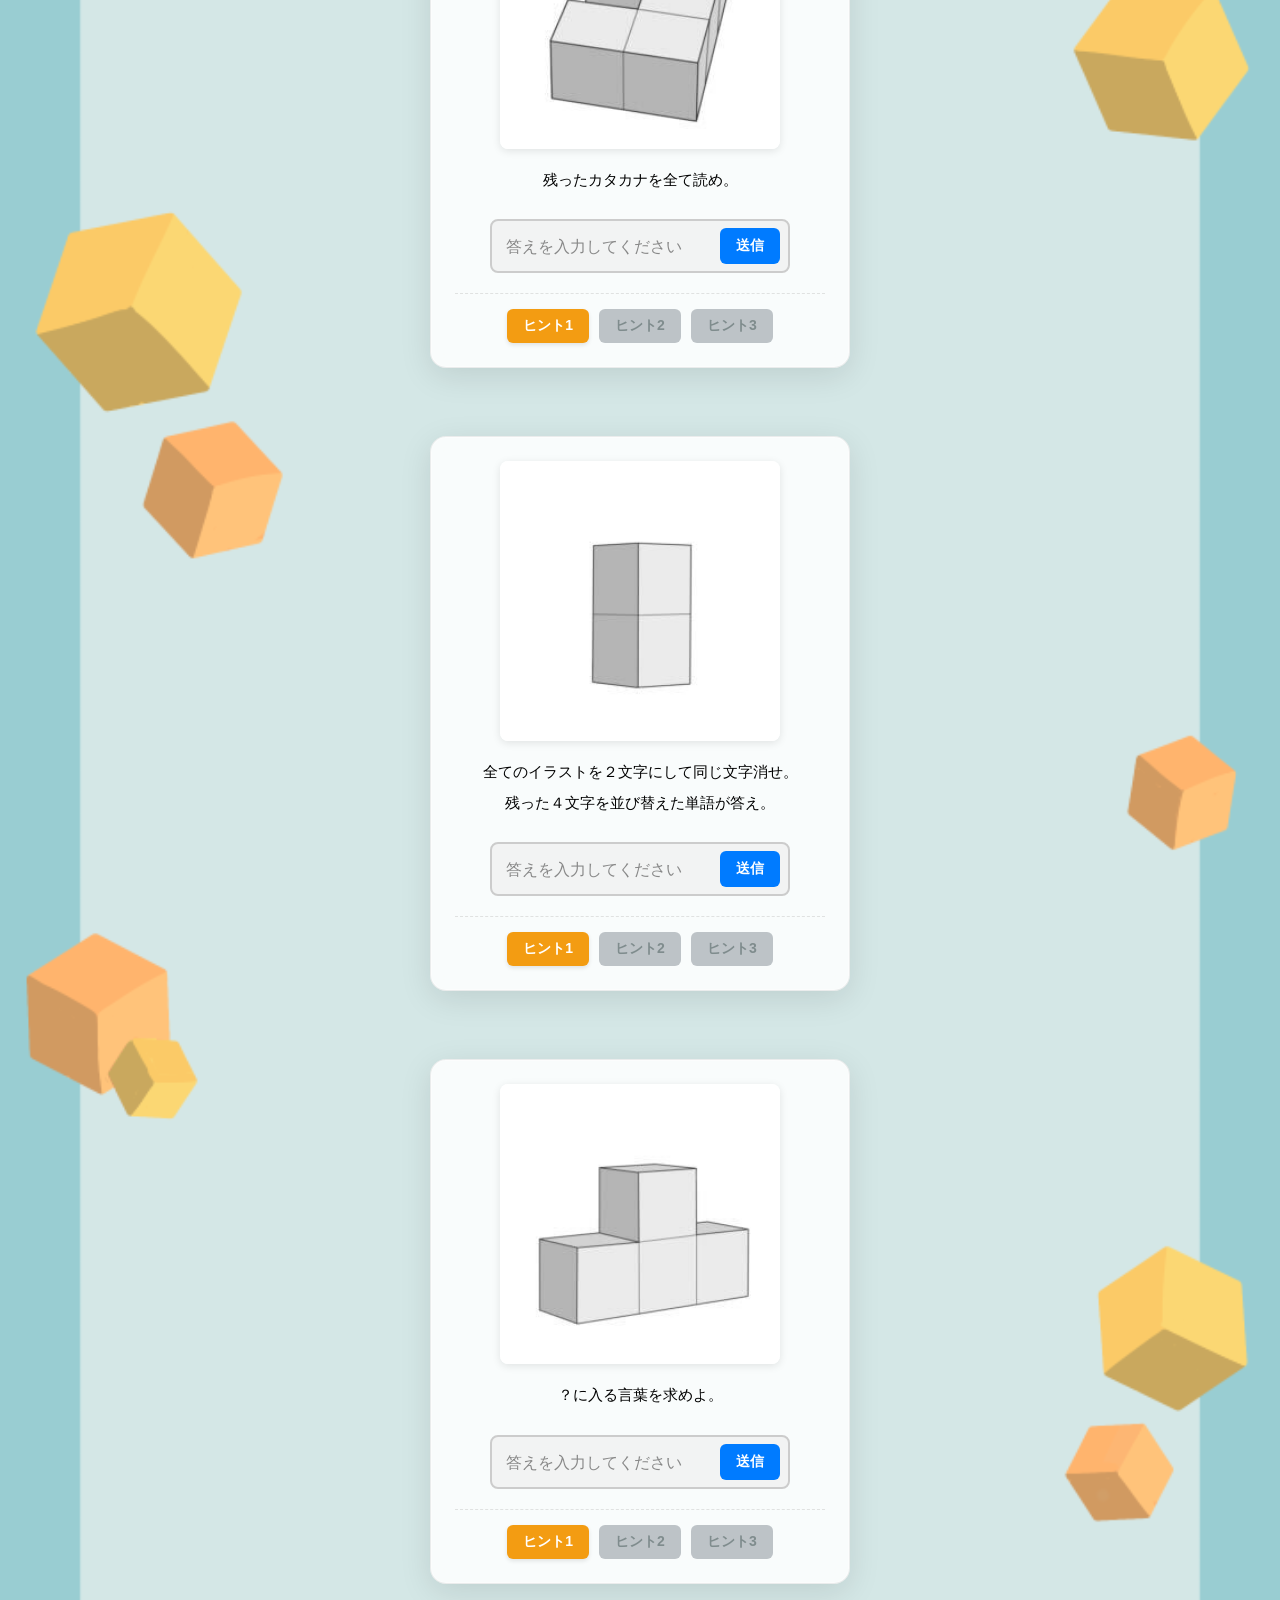
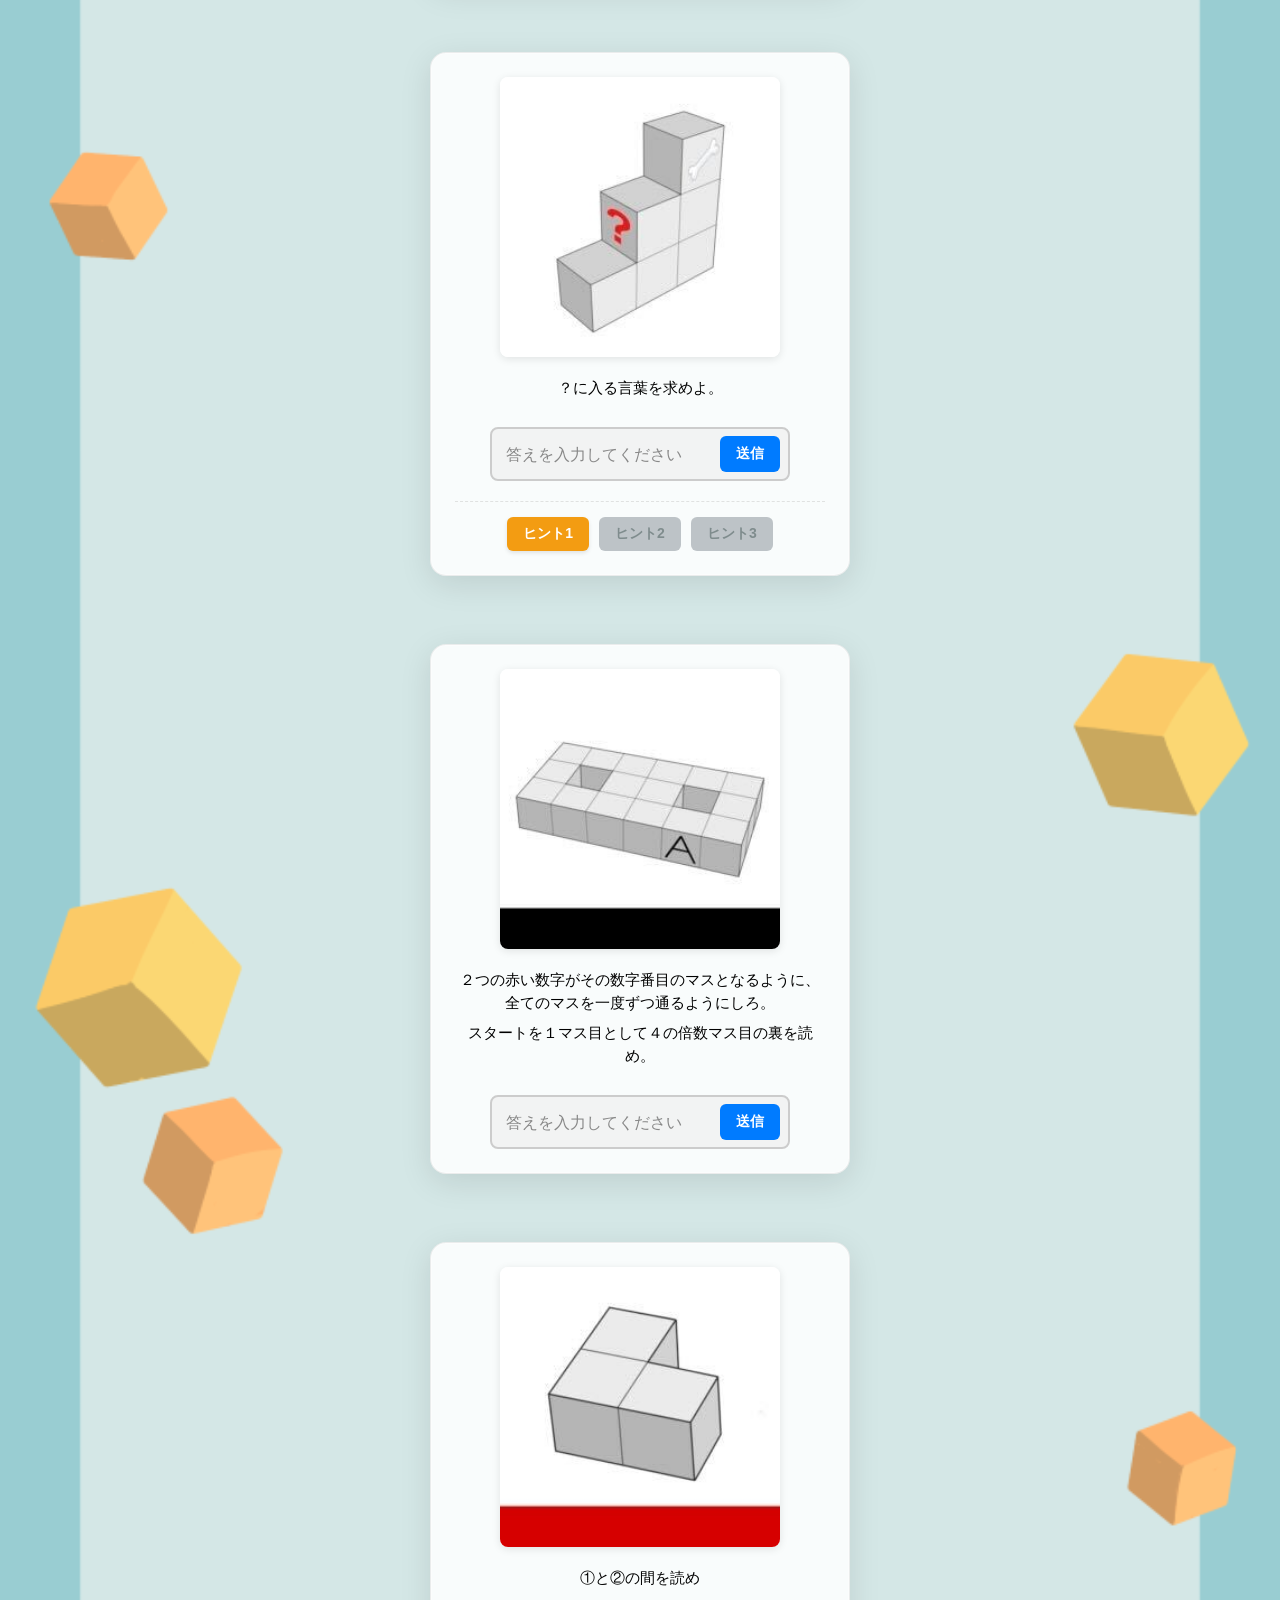
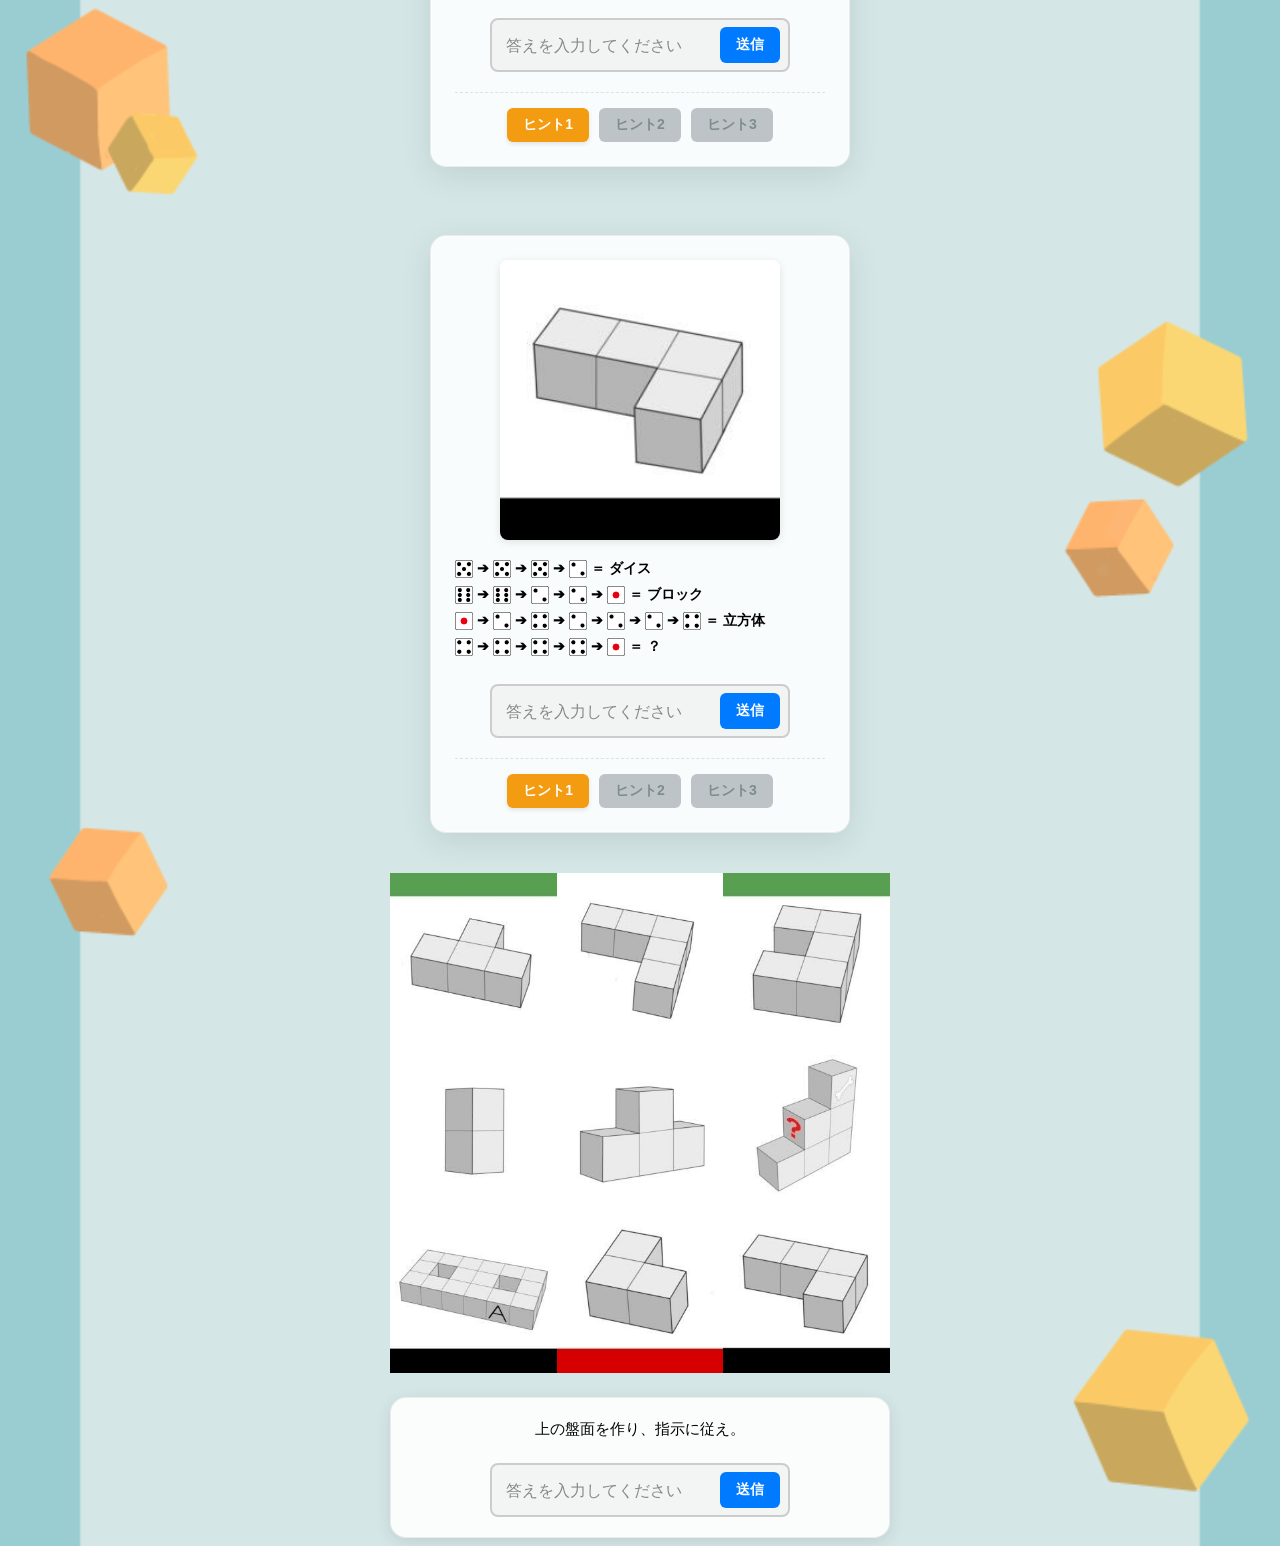
==== commit 6f9fea2a: "ヒントボタンの実装" ====
--- a/index.html
+++ b/index.html
@@ -25,7 +25,14 @@
         <div id="final-form-container"></div>
     </div>
 
-    <script type="module" src="main.js"></script>
+    <div id="hint-modal" class="modal-overlay hidden">
+        <div class="modal-content hint-modal-content">
+            <h3 id="hint-modal-title">ヒント</h3>
+            <p id="hint-modal-text"></p>
+            <button id="hint-modal-close" class="close-button">閉じる</button>
+        </div>
+
+        <script type="module" src="main.js"></script>
 
 </body>
 
--- a/style.css
+++ b/style.css
@@ -1,3 +1,14 @@
+/* ============================== ページ背景（スクロール連動）============================== */
+
+body {
+    background-image: url("assets/images/background_loop.png");
+    background-repeat: repeat-y;
+    /* 縦にループ */
+    background-size: 100% auto;
+    /* 横幅を画面に合わせる */
+    background-position: top center;
+}
+
 /* ============================== 全体レイアウト ============================== */
 /* 全体をスマホの中央に配置 */
 .app-container {
@@ -70,8 +81,12 @@
 
 /* --- 問題カード全体の調整 --- */
 .problem-card {
-    background: #fff;
-    border-radius: 12px;
+    /* background: #fff; */
+    background: rgba(255, 255, 255, 0.85);
+    backdrop-filter: blur(8px);
+    -webkit-backdrop-filter: blur(8px);
+
+    border-radius: 16px;
     padding: 24px;
     /* 少し余裕を持たせる */
     margin-bottom: 40px;
@@ -82,6 +97,14 @@
     /* 子要素を中央に寄せる */
     text-align: center;
     /* テキストも中央揃え */
+
+    /* ★影を柔らかく、内側にも少し入れることで立体感を出す */
+    box-shadow:
+        0 8px 32px rgba(0, 0, 0, 0.1),
+        inset 0 0 0 1px rgba(255, 255, 255, 0.4);
+
+    /* ★背景となじませるために縁を少しだけ暗く */
+    border: 1px solid rgba(200, 200, 200, 0.3);
 }
 
 /* 問題文中にあるさいころの画像
@@ -185,6 +208,7 @@
     /* 枠線を含めて幅を計算 */
     overflow: hidden;
     /* はみ出し防止 */
+    background-color: rgba(240, 240, 240, 0.7) !important;
 }
 
 /* 入力欄の設定 */
@@ -269,6 +293,111 @@
     cursor: default;
 }
 
+/* ============================== ヒント機能 ============================== */
+
+/* ヒントボタンを並べるエリア（入力フォームの下） */
+.hints-container {
+    width: 100%;
+    display: flex;
+    justify-content: center;
+    gap: 10px;
+    margin-top: 20px;
+    padding-top: 15px;
+    border-top: 1px dashed rgba(200, 200, 200, 0.5);
+    /* フォームとの区切り線 */
+}
+
+/* ヒントボタン（オレンジ色で目立たせる） */
+.hint-button {
+    background-color: #f39c12;
+    /* オレンジ色 */
+    color: white;
+    border: none;
+    border-radius: 6px;
+    padding: 8px 16px;
+    font-size: 14px;
+    font-weight: bold;
+    cursor: pointer;
+    transition: background-color 0.2s;
+    box-shadow: 0 2px 4px rgba(0, 0, 0, 0.1);
+}
+
+.hint-button:hover:not(:disabled) {
+    background-color: #e67e22;
+}
+
+/* まだ見られないヒントボタン（グレーにして押せなくする） */
+.hint-button:disabled {
+    background-color: #bdc3c7;
+    color: #7f8c8d;
+    cursor: not-allowed;
+    box-shadow: none;
+}
+
+/* --- ヒントモーダル（ポップアップ） --- */
+.modal-overlay {
+    position: fixed;
+    top: 0;
+    left: 0;
+    width: 100%;
+    height: 100%;
+    background: rgba(0, 0, 0, 0.6);
+    /* 背景を暗くする */
+    display: flex;
+    align-items: center;
+    justify-content: center;
+    z-index: 100;
+    /* 一番手前に表示 */
+    opacity: 1;
+    transition: opacity 0.3s ease;
+}
+
+.modal-overlay.hidden {
+    opacity: 0;
+    pointer-events: none;
+}
+
+.modal-content {
+    background: #fff;
+    padding: 24px;
+    border-radius: 12px;
+    width: 80%;
+    max-width: 400px;
+    text-align: center;
+    box-shadow: 0 10px 30px rgba(0, 0, 0, 0.3);
+    transform: translateY(0);
+    transition: transform 0.3s ease;
+}
+
+.modal-overlay.hidden .modal-content {
+    transform: translateY(20px);
+}
+
+#hint-modal-title {
+    margin-top: 0;
+    color: #f39c12;
+}
+
+#hint-modal-text {
+    font-size: 16px;
+    line-height: 1.6;
+    margin: 20px 0;
+    text-align: left;
+    /* ヒント文は左揃えが読みやすい */
+    white-space: pre-wrap;
+    /* 改行を反映させる */
+}
+
+.close-button {
+    background-color: #7f8c8d;
+    color: white;
+    border: none;
+    padding: 10px 20px;
+    border-radius: 6px;
+    font-size: 14px;
+    cursor: pointer;
+}
+
 /* ============================== 最終問題専用エリア ============================== */
 
 /* 最終問題の入力エリア（画像とタイルのすぐ下に配置） */
@@ -278,12 +407,17 @@
     margin-top: 10px;
     /* 画像との間の余白 */
     padding: 20px;
-    background: #ffffff;
-    /* 白背景で見やすく */
-    border-radius: 12px;
+
+    /* カードと同じ半透明設定 */
+    background: rgba(255, 255, 255, 0.9);
+    backdrop-filter: blur(10px);
+    -webkit-backdrop-filter: blur(10px);
+
+    border-radius: 16px;
     box-shadow: 0 4px 15px rgba(0, 0, 0, 0.1);
     width: 100%;
     box-sizing: border-box;
+    border: 1px solid rgba(200, 200, 200, 0.3);
 }
 
 /* 最終問題の中身（テキストやボタン）の並び */
@@ -292,17 +426,6 @@
     flex-direction: column;
     align-items: center;
     gap: 15px;
-}
-
-/* 最終問題の入力欄だけ色を変えて「特別感」を出す場合 */
-#final-form-container .input-container.inline-form {
-    border: 2px solid #ff4500;
-    /* オレンジ色の太い枠線 */
-}
-
-/* 最終問題のボタン色を変える場合 */
-#final-form-container .check-button-inline {
-    background-color: #0056b3;
 }
 
 /* クリア画像自体には触れないようにする（念のため） */
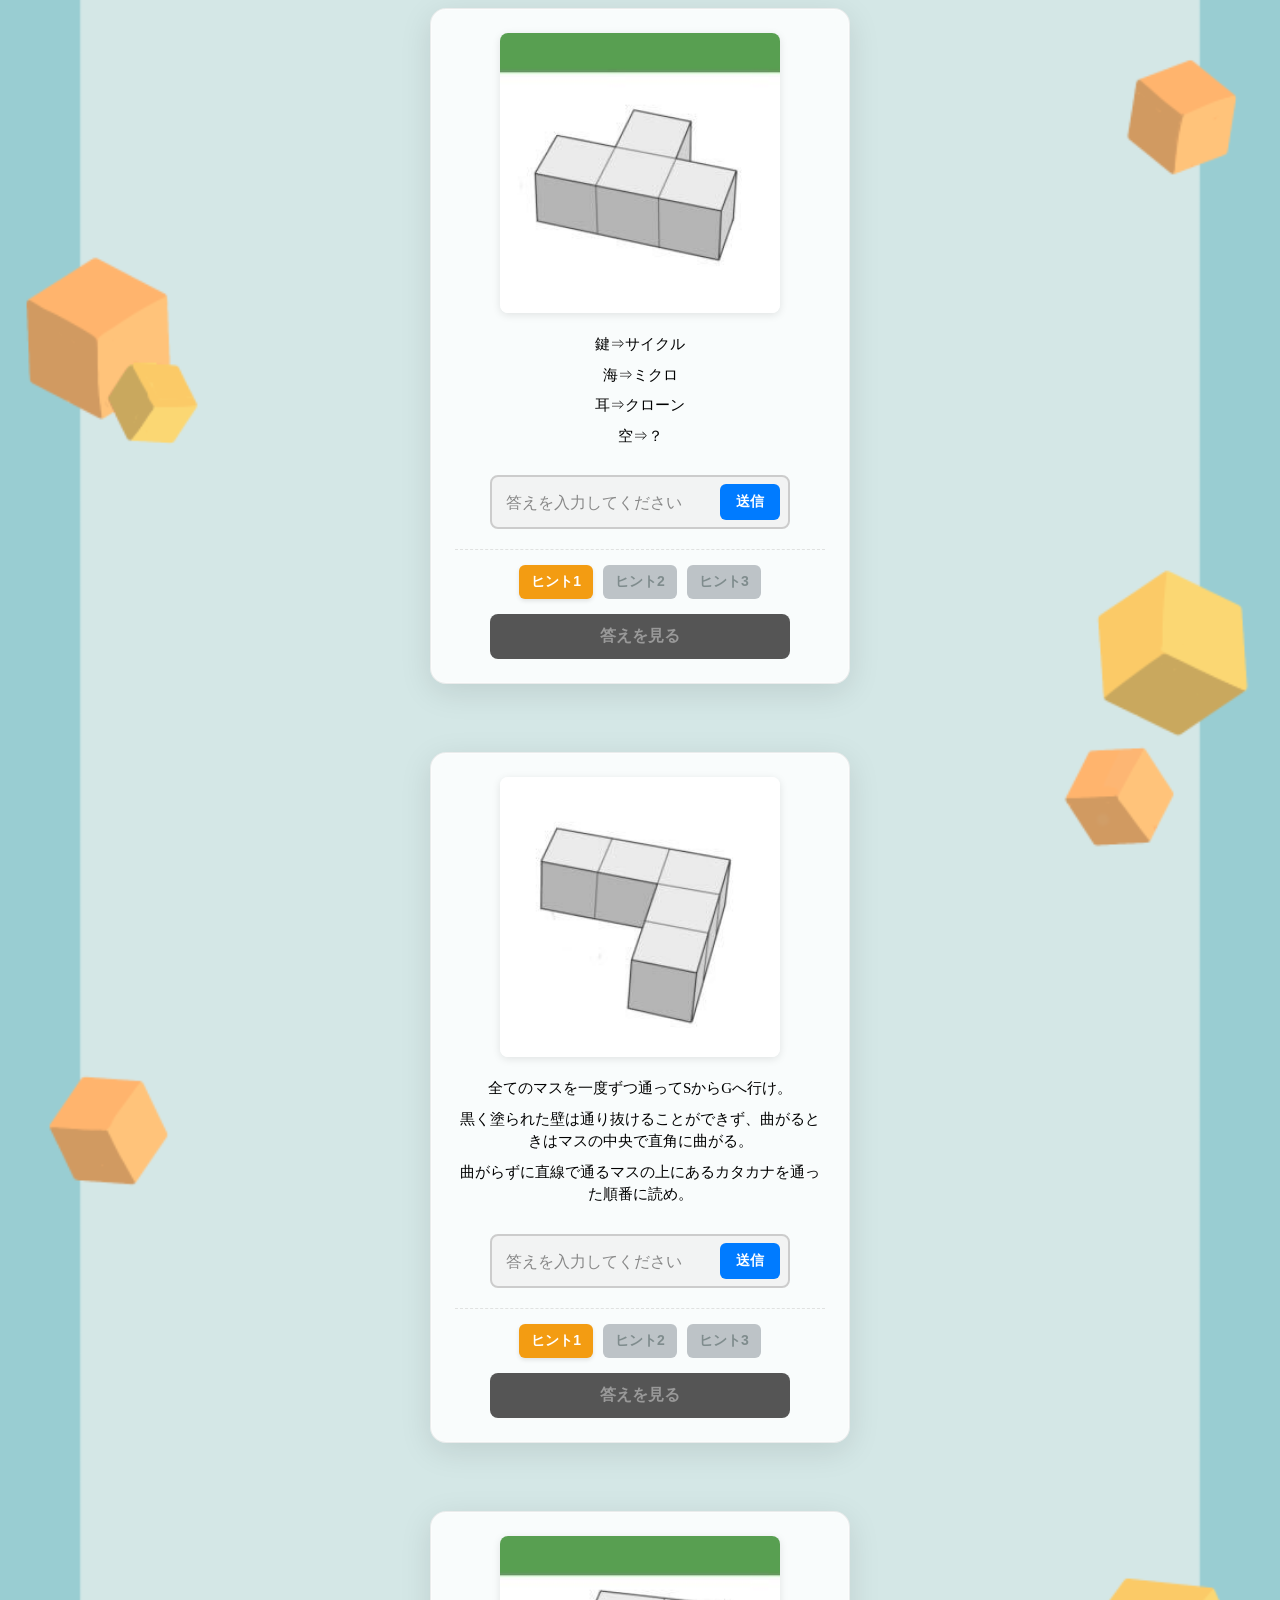
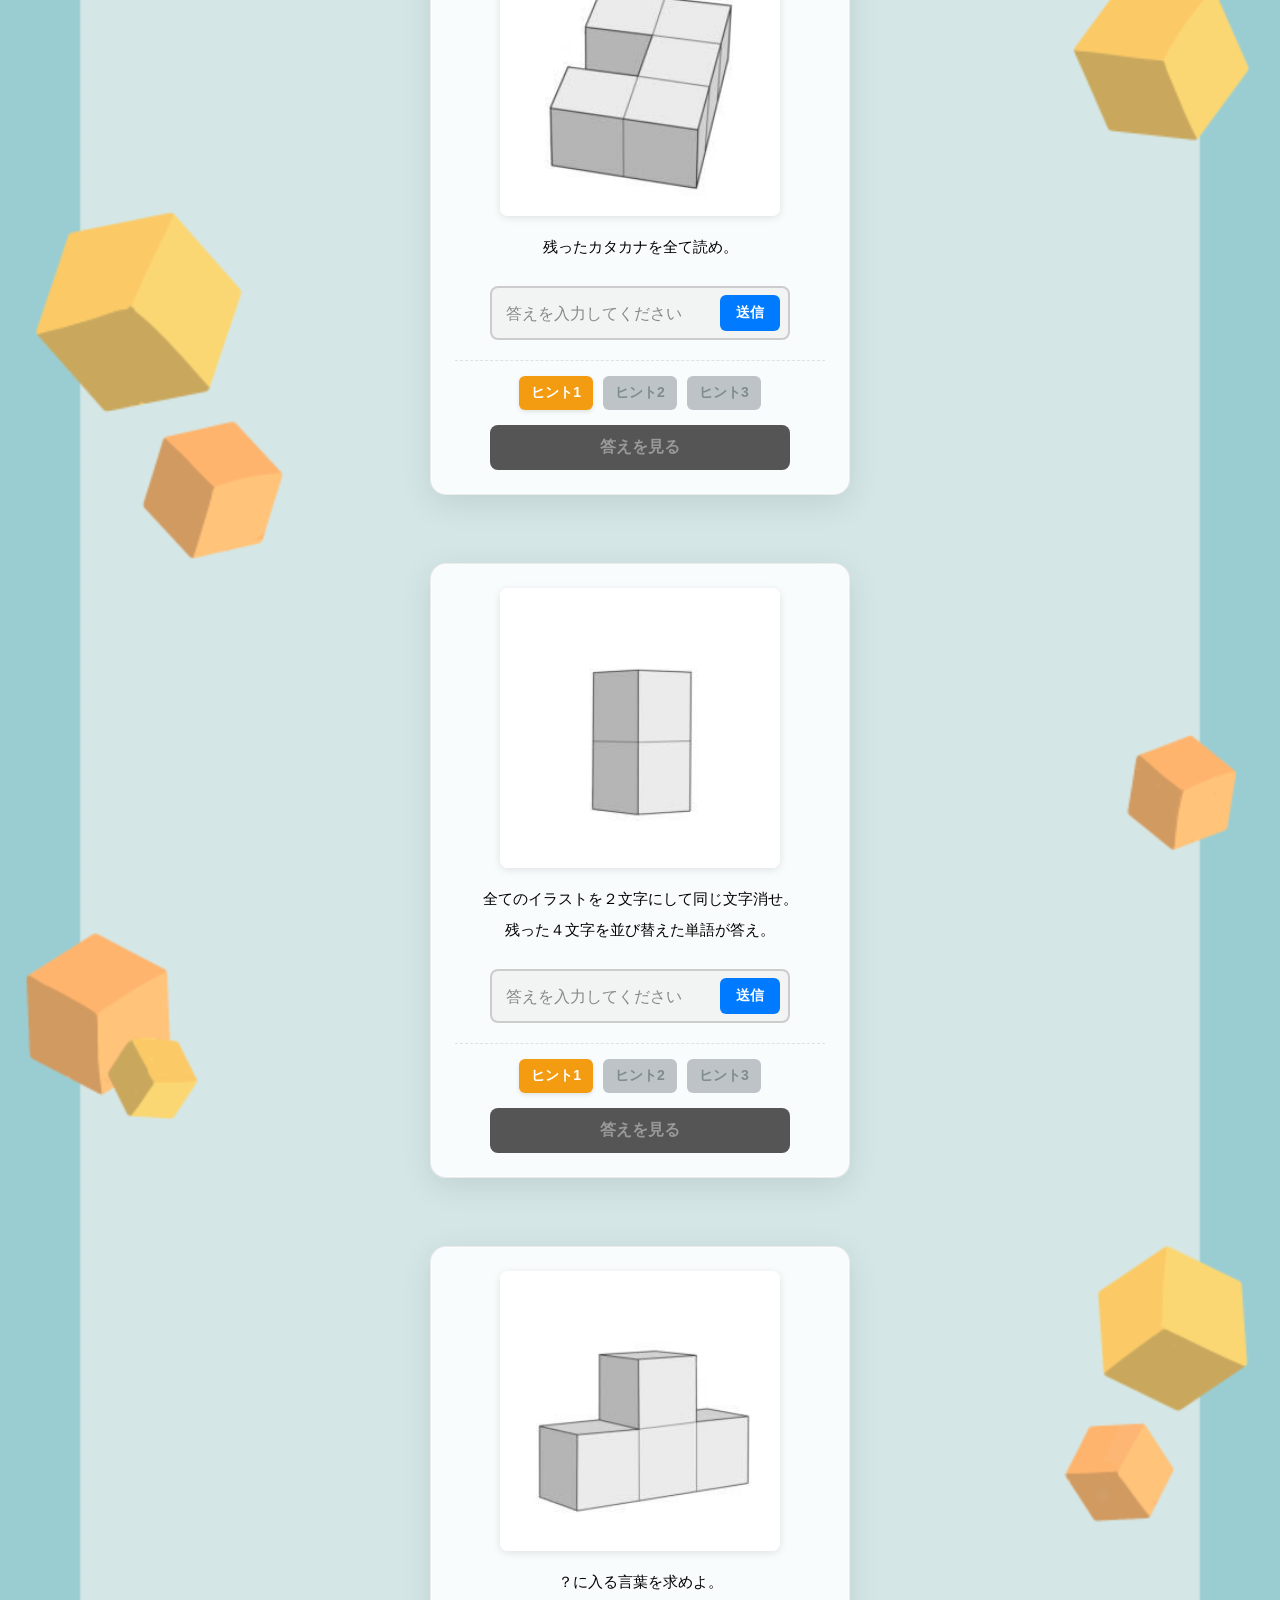
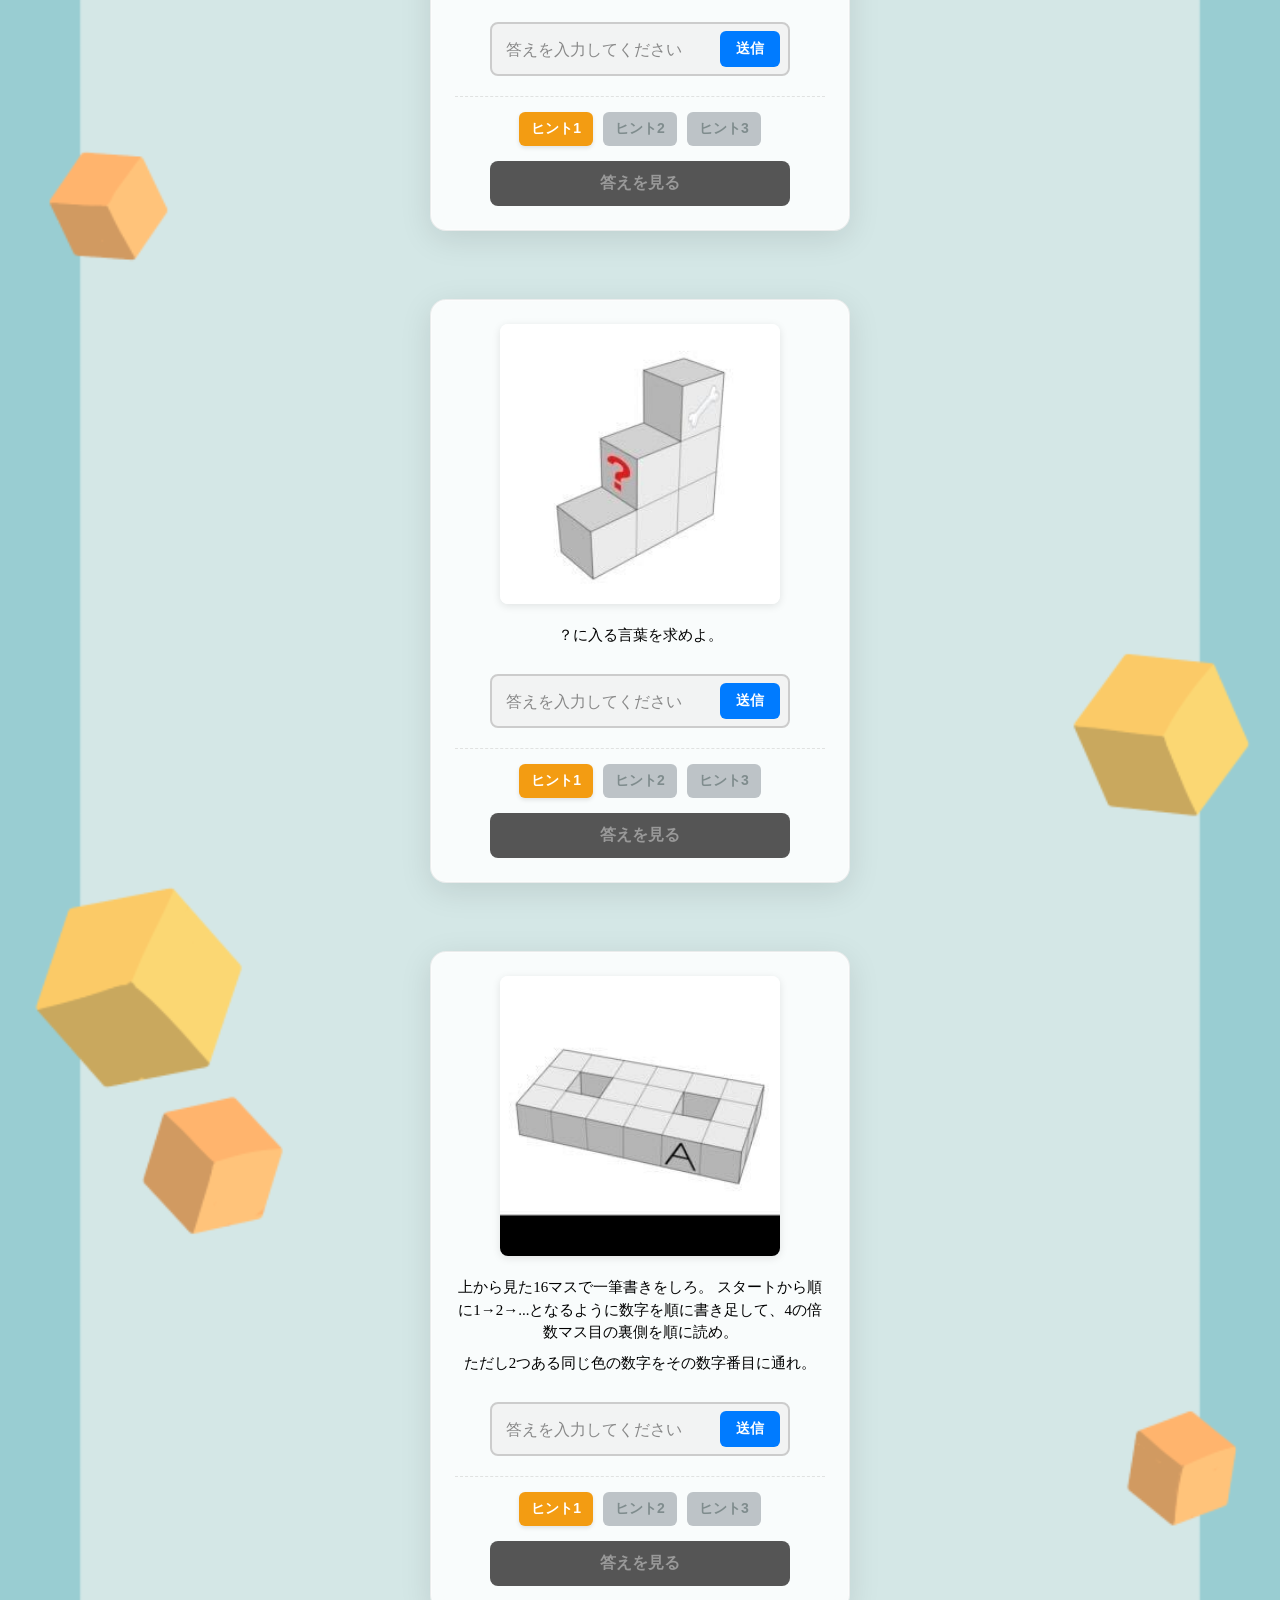
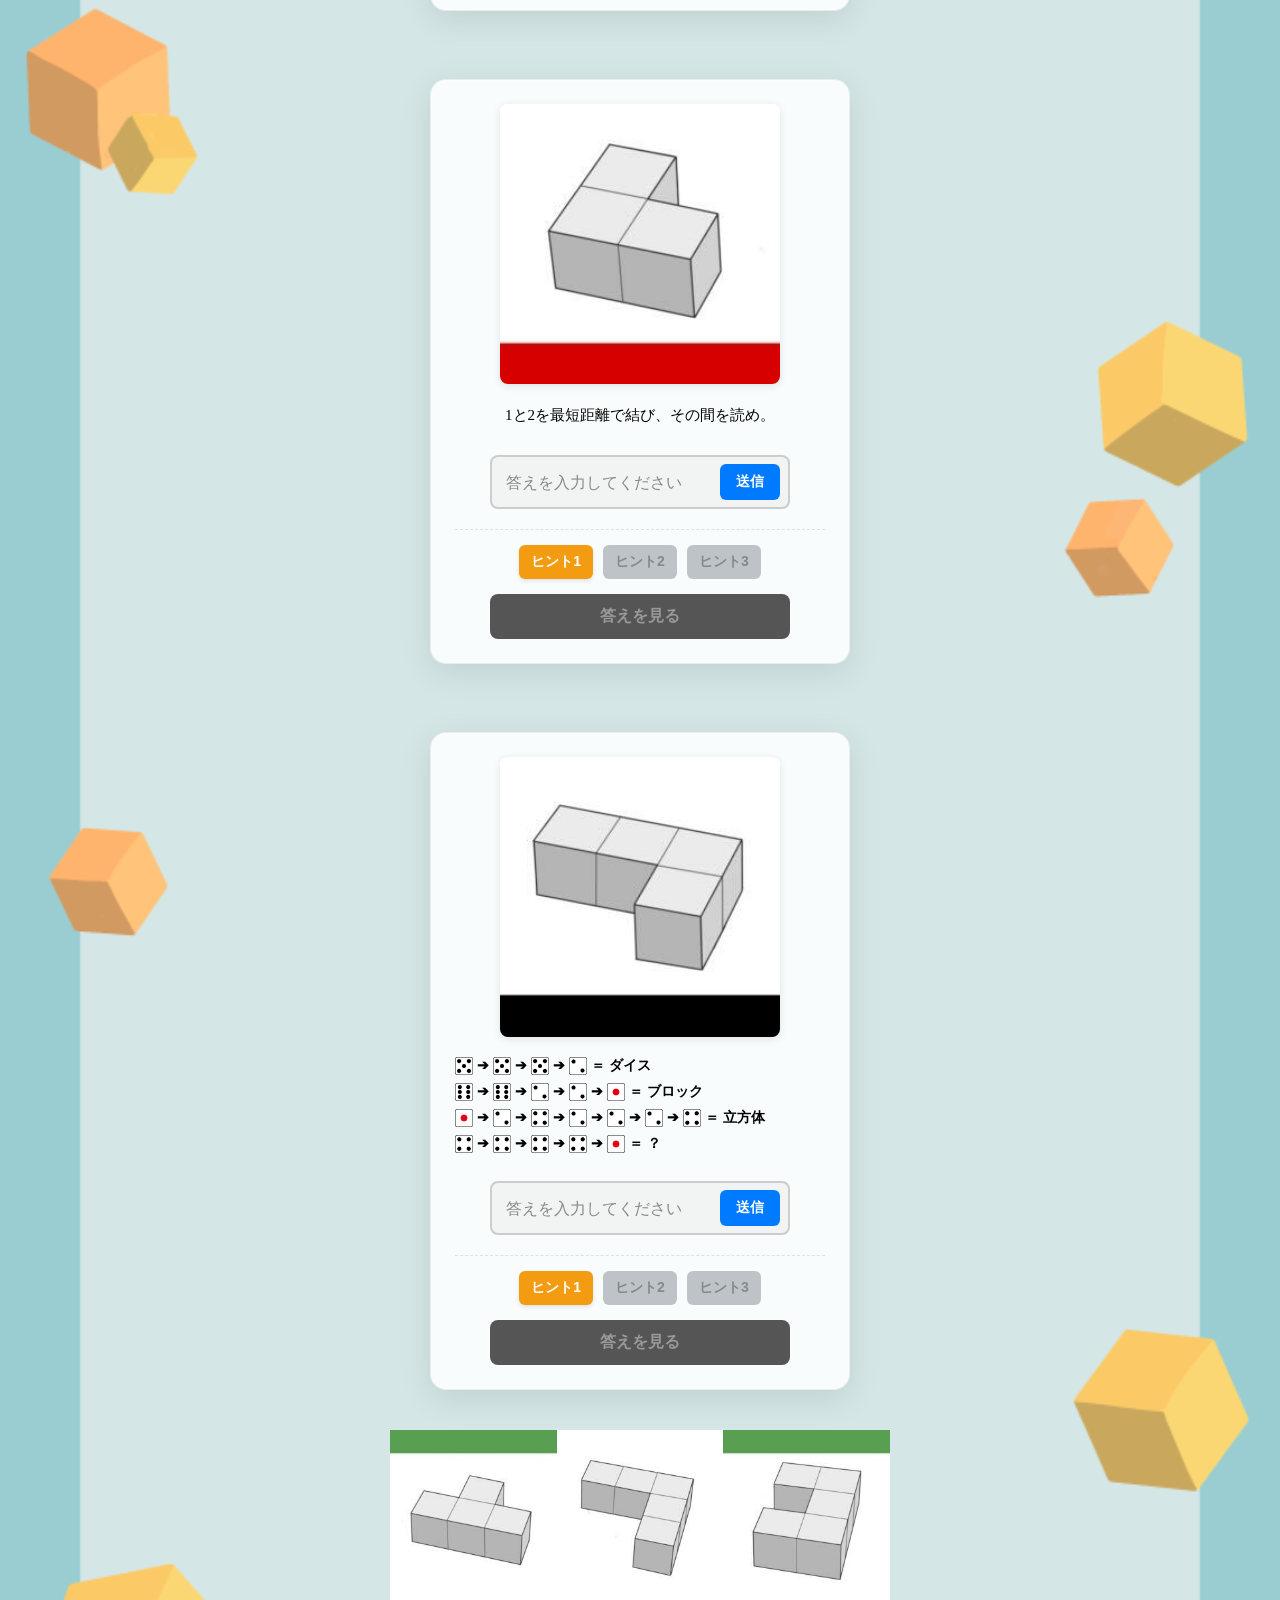
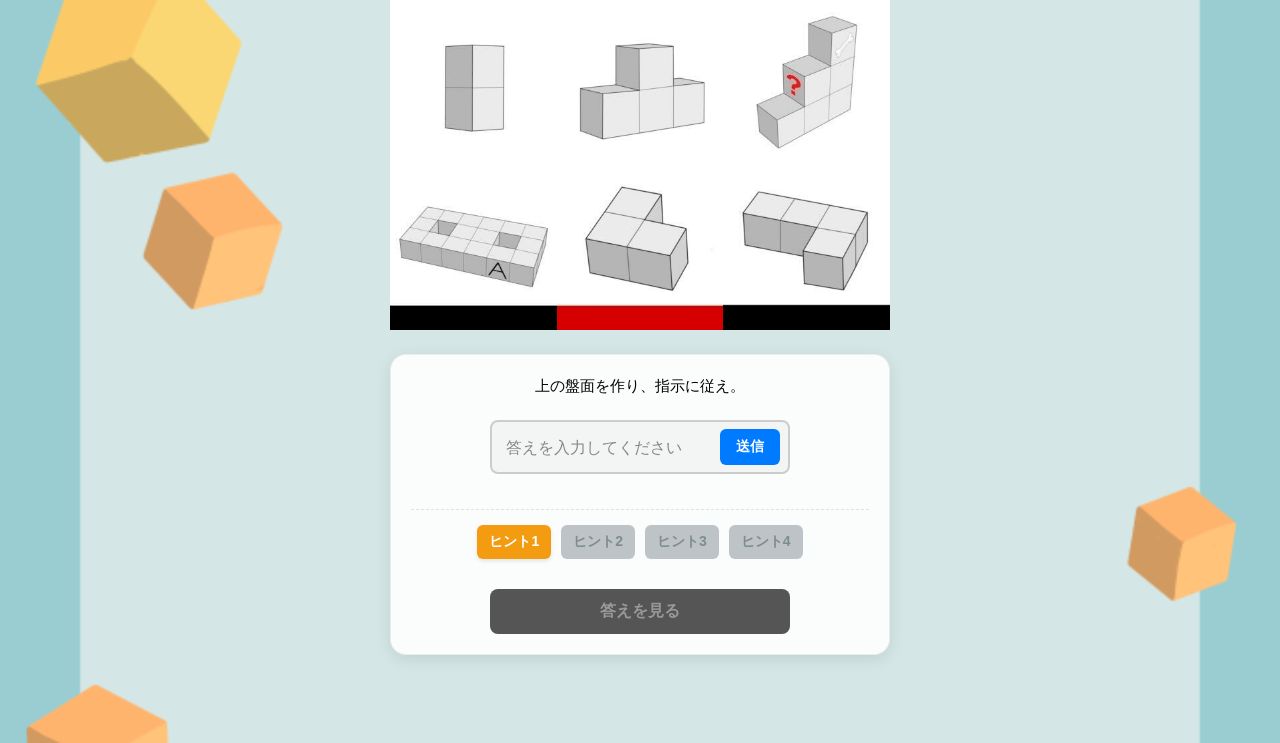
==== commit 4d645f0a: "答えボタンの実装" ====
--- a/index.html
+++ b/index.html
@@ -25,10 +25,24 @@
         <div id="final-form-container"></div>
     </div>
 
+    <div id="confirm-modal" class="modal-overlay hidden">
+        <div class="modal-content confirm-modal-content">
+            <p id="confirm-modal-text"></p>
+            <div class="confirm-modal-buttons">
+                <button id="confirm-cancel" class="cancel-button">やめる</button>
+                <button id="confirm-ok" class="ok-button">開く</button>
+            </div>
+        </div>
+    </div>
+
     <div id="hint-modal" class="modal-overlay hidden">
         <div class="modal-content hint-modal-content">
             <h3 id="hint-modal-title">ヒント</h3>
             <p id="hint-modal-text"></p>
+
+            <img id="explanation-modal-image" src="" alt="解説画像"
+                style="max-width: 100%; display: none; margin-top: 15px; border-radius: 8px;">
+
             <button id="hint-modal-close" class="close-button">閉じる</button>
         </div>
 
--- a/style.css
+++ b/style.css
@@ -15,6 +15,7 @@
     max-width: 500px;
     /* スマホやタブレットで大きくなりすぎないように制限 */
     margin: 0 auto;
+    padding-bottom: 80px;
 }
 
 /* ゲームボード（スマホ対応のレスポンシブな正方形） */
@@ -314,7 +315,7 @@
     color: white;
     border: none;
     border-radius: 6px;
-    padding: 8px 16px;
+    padding: 8px 12px;
     font-size: 14px;
     font-weight: bold;
     cursor: pointer;
@@ -332,6 +333,37 @@
     color: #7f8c8d;
     cursor: not-allowed;
     box-shadow: none;
+}
+
+/* ヒント確認用自作ダイアログ */
+.confirm-modal-buttons {
+    display: flex;
+    justify-content: space-around;
+    margin-top: 20px;
+    gap: 10px;
+}
+
+#confirm-modal-text {
+    white-space: pre-line;
+}
+
+.ok-button,
+.cancel-button {
+    padding: 10px 20px;
+    border: none;
+    border-radius: 5px;
+    cursor: pointer;
+    flex: 1;
+    font-size: 20px;
+}
+
+.ok-button {
+    background-color: #007bff;
+    color: white;
+}
+
+.cancel-button {
+    background-color: #ccc;
 }
 
 /* --- ヒントモーダル（ポップアップ） --- */
@@ -396,6 +428,55 @@
     border-radius: 6px;
     font-size: 14px;
     cursor: pointer;
+}
+
+/* ============================== 答えを見るボタン ============================== */
+
+.answer-button-container {
+    width: 100%;
+    display: flex;
+    justify-content: center;
+    margin-top: 15px;
+    /* ヒントボタンとの隙間 */
+}
+
+.show-answer-button {
+    background-color: #222;
+    /* 黒ベース */
+    color: #fff;
+    /* 白文字 */
+    border: none;
+    border-radius: 8px;
+    /* 入力フォームと合わせる */
+    padding: 12px 16px;
+    font-size: 16px;
+    font-weight: bold;
+    cursor: pointer;
+    width: 100%;
+    max-width: 300px;
+    /* ★入力フォームの幅とピッタリ合わせる */
+    transition: background-color 0.2s, transform 0.1s;
+    box-shadow: 0 4px 6px rgba(0, 0, 0, 0.2);
+}
+
+.show-answer-button:hover {
+    background-color: #444;
+    /* ホバーで少し明るく */
+}
+
+.show-answer-button:active {
+    transform: translateY(2px);
+    /* 押した時のへこみ感 */
+    box-shadow: 0 2px 3px rgba(0, 0, 0, 0.2);
+}
+
+.show-answer-button:disabled {
+    background-color: #555;
+    color: #999;
+    cursor: not-allowed;
+    box-shadow: none;
+    transform: none;
+    /* 押した時のへこみアニメーションも無効化 */
 }
 
 /* ============================== 最終問題専用エリア ============================== */
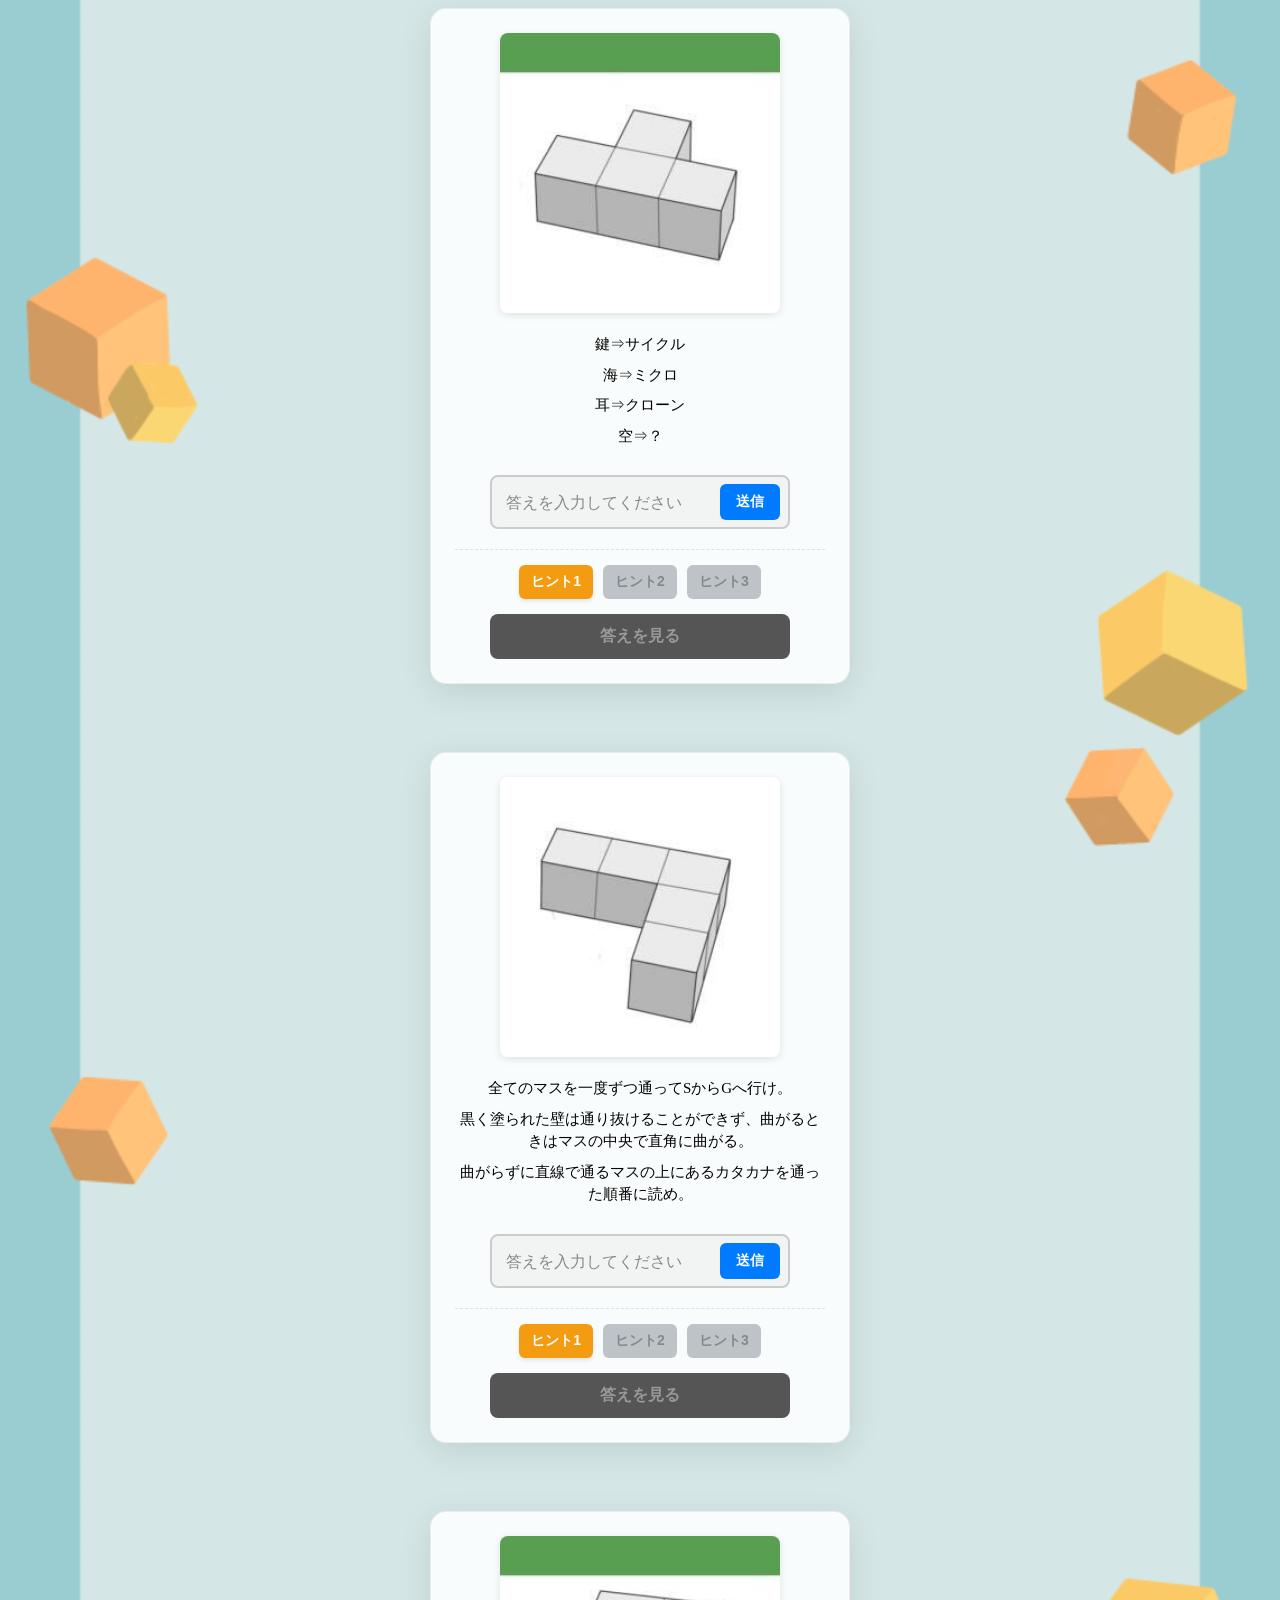
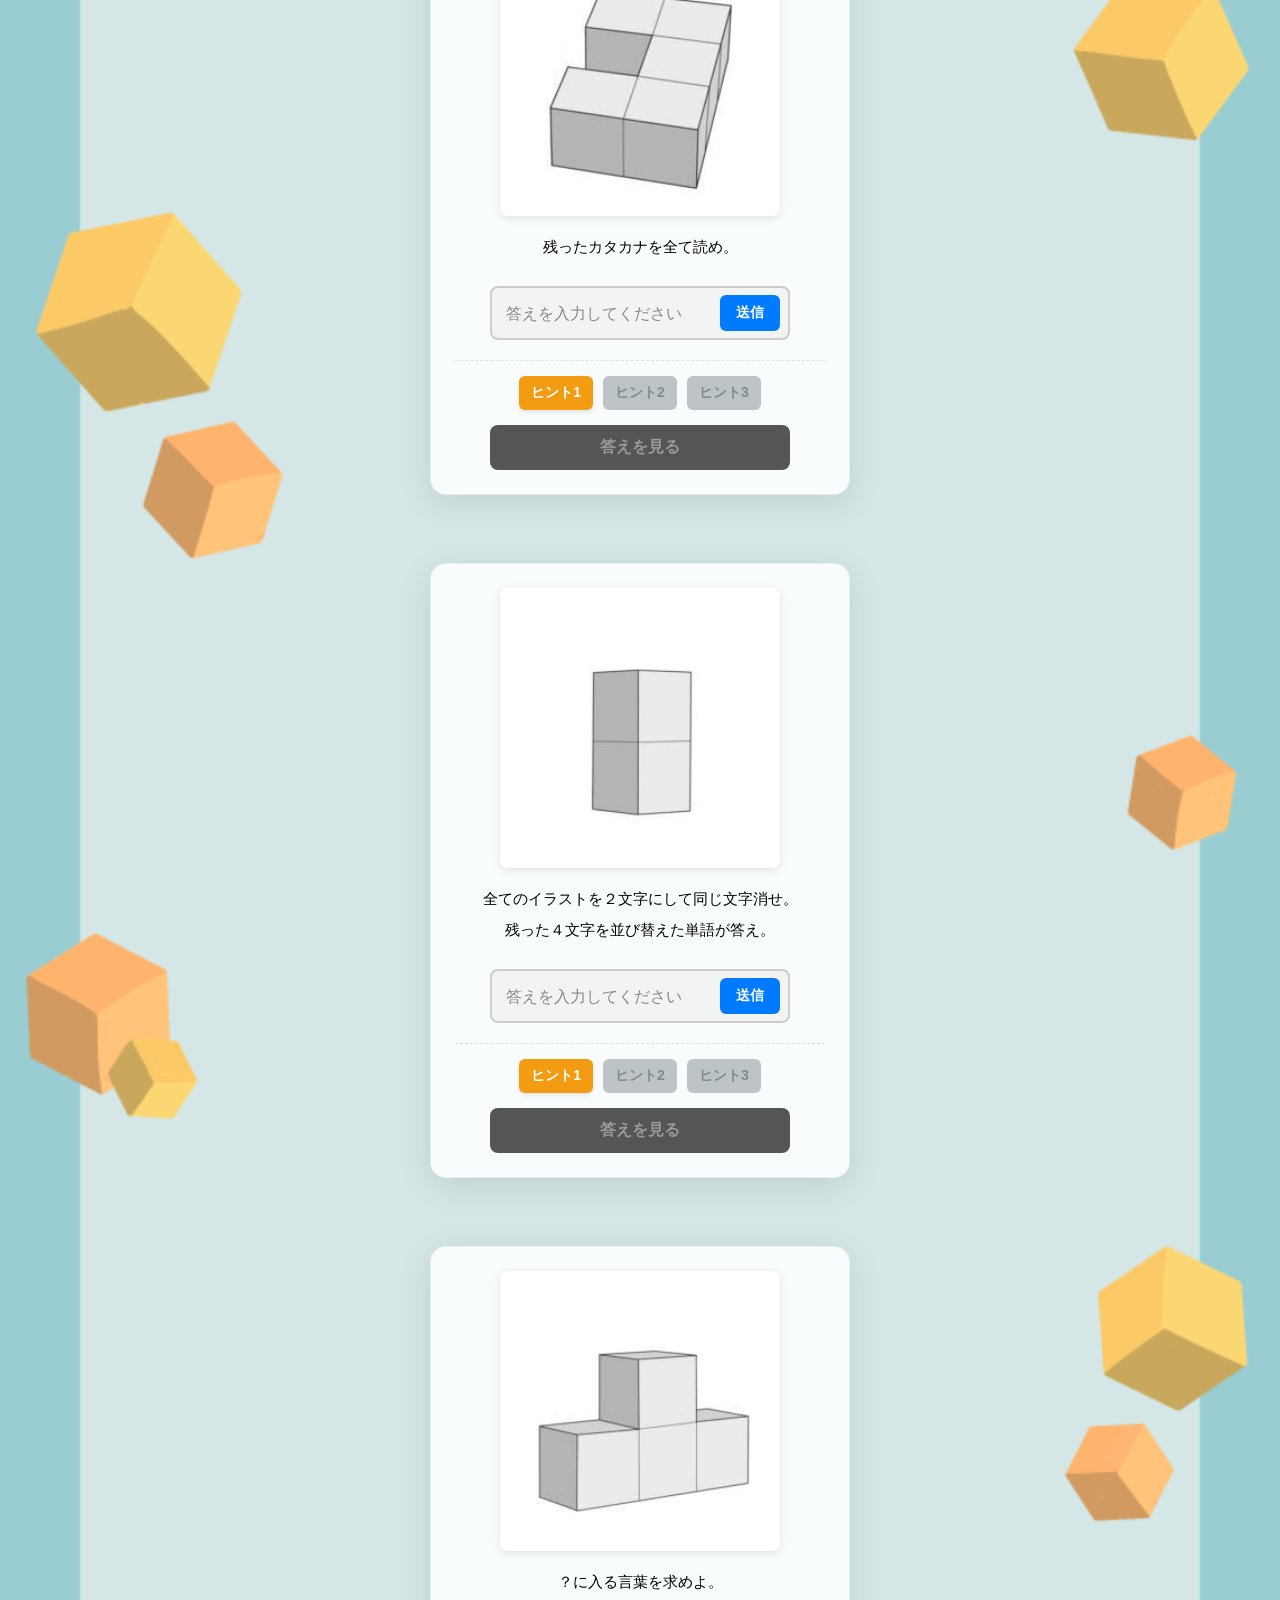
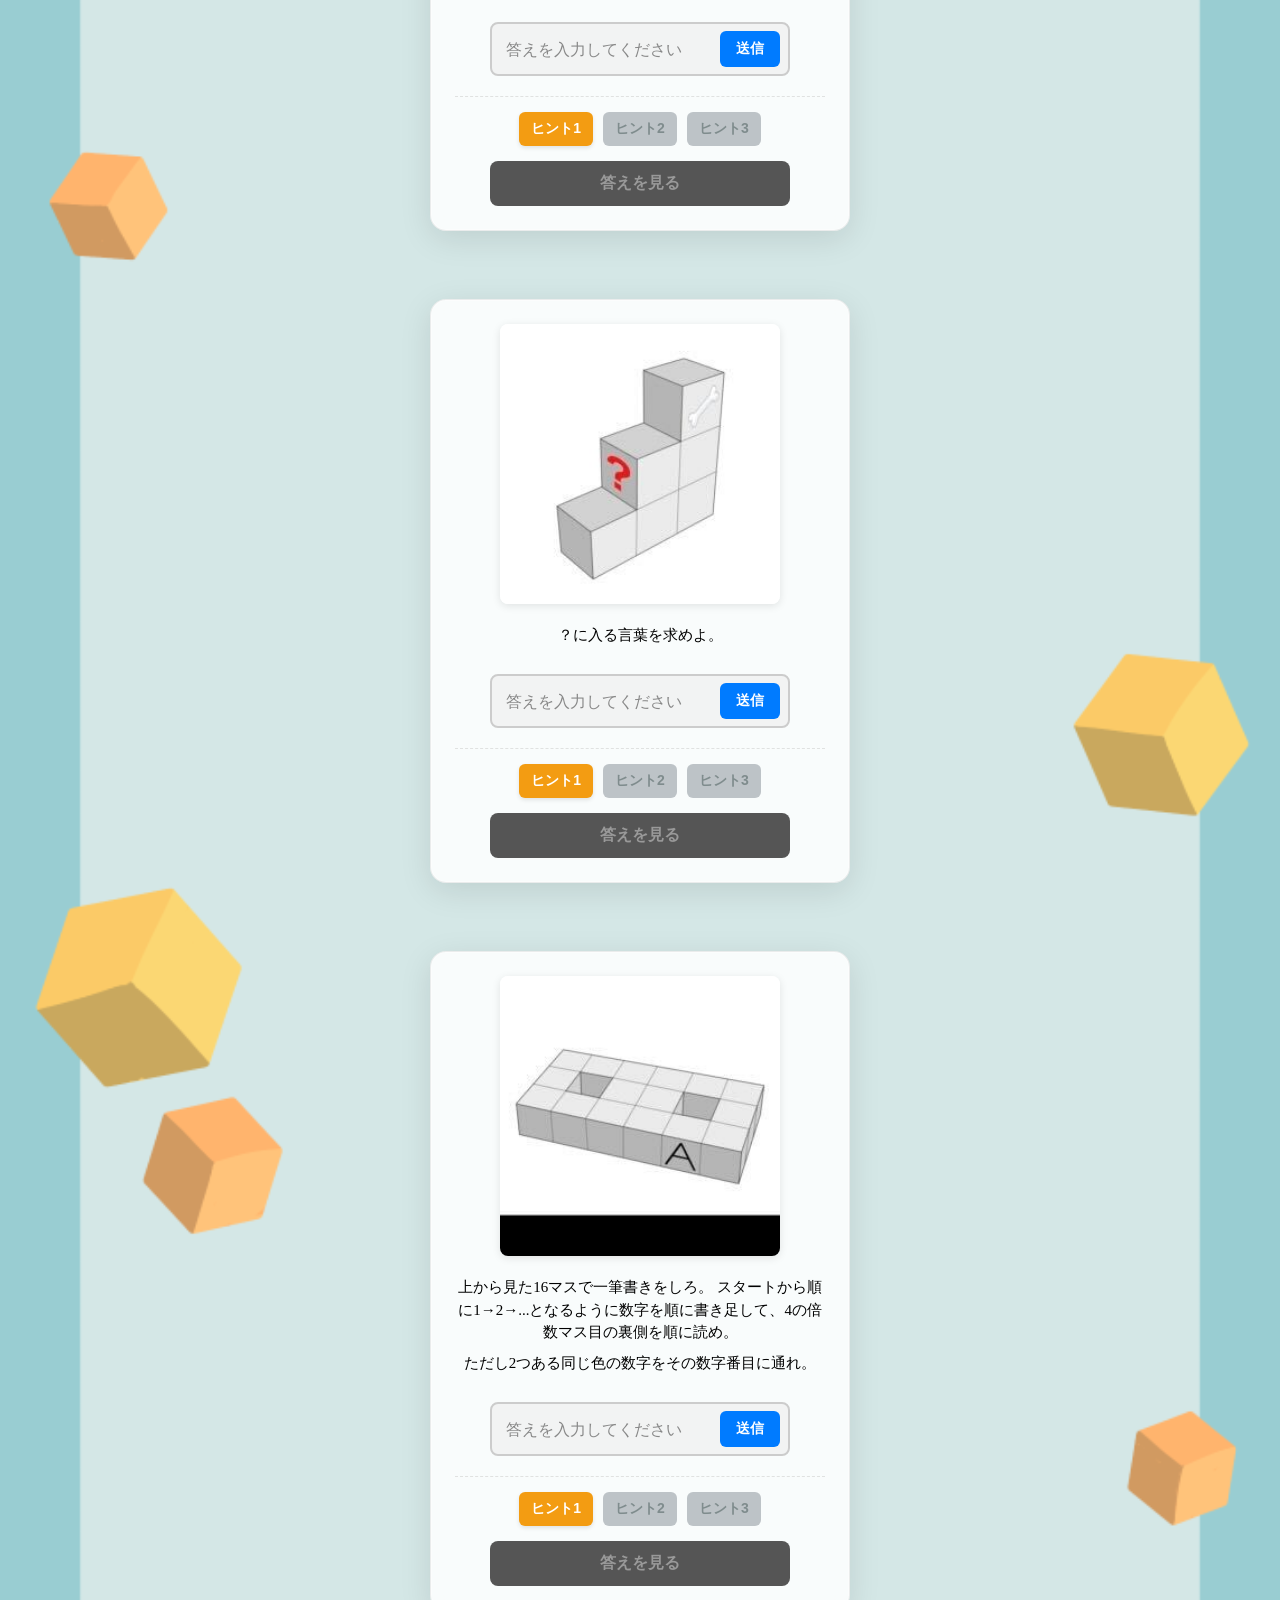
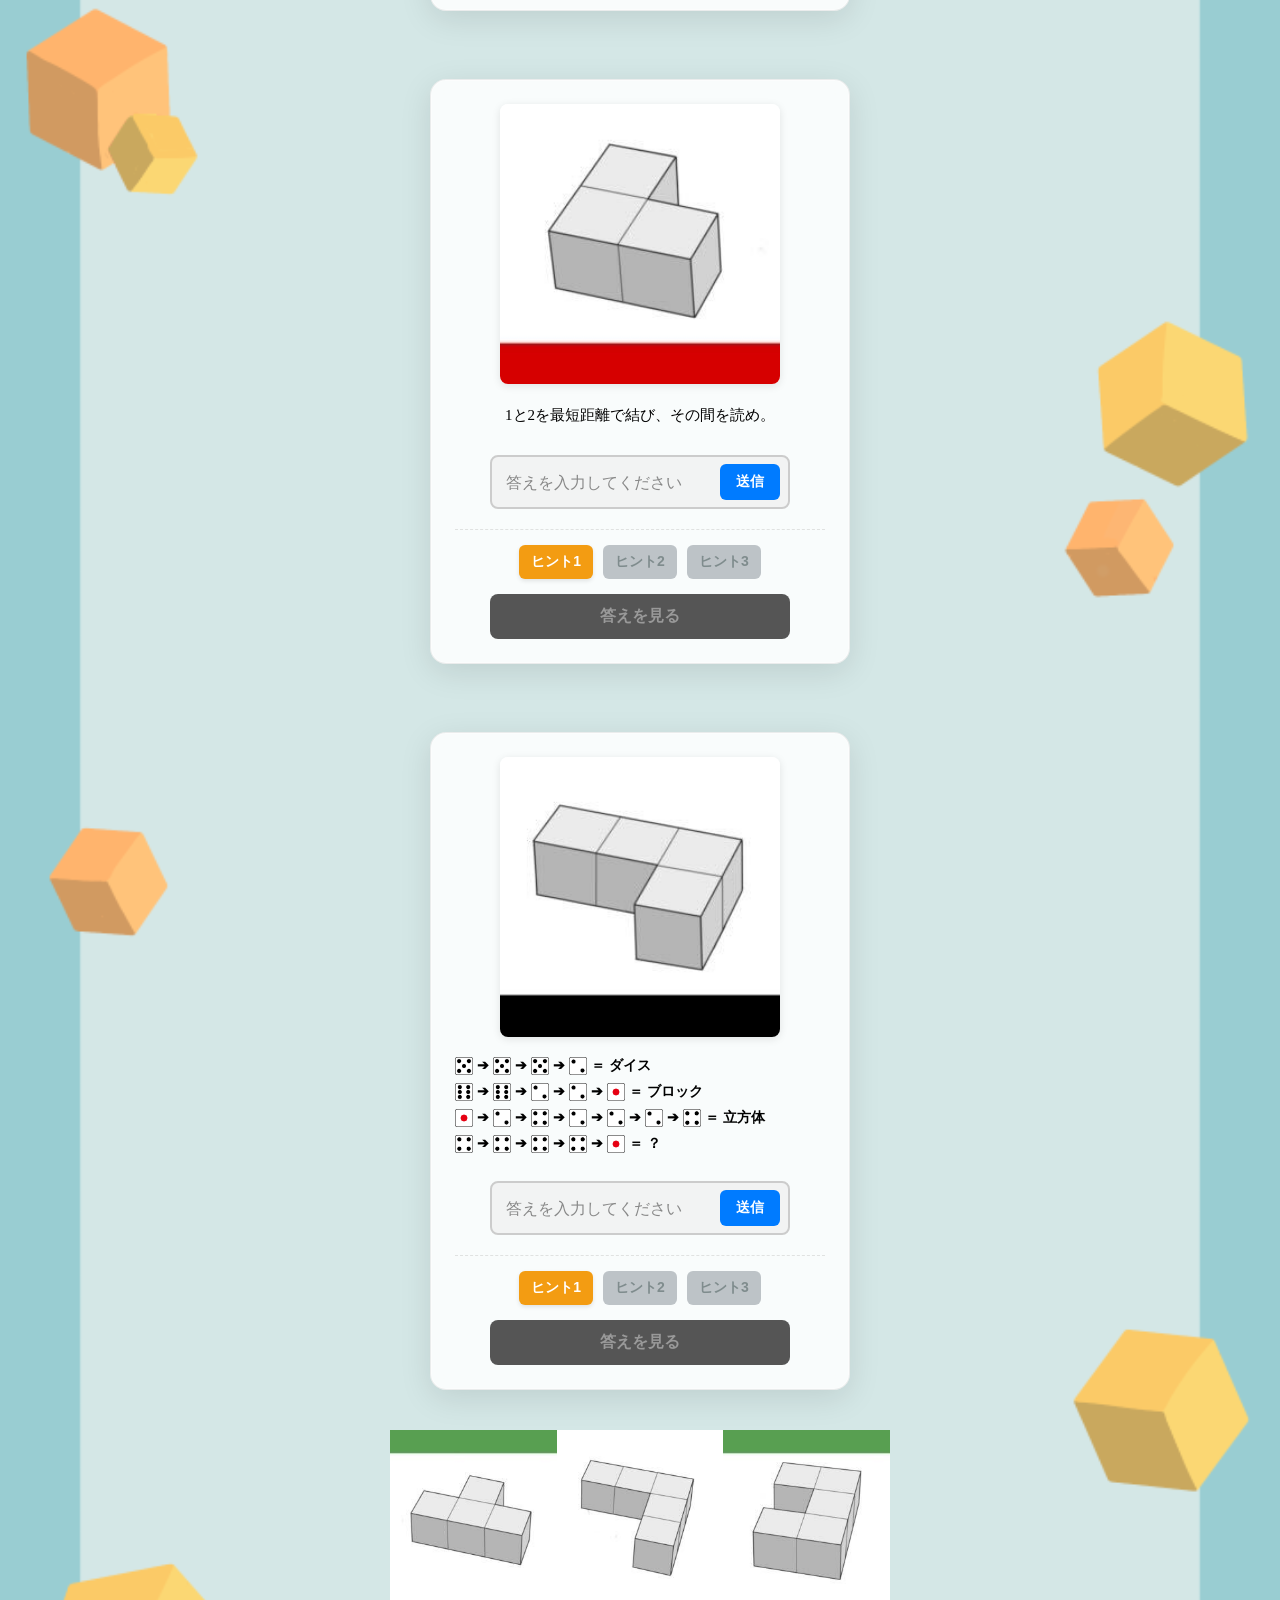
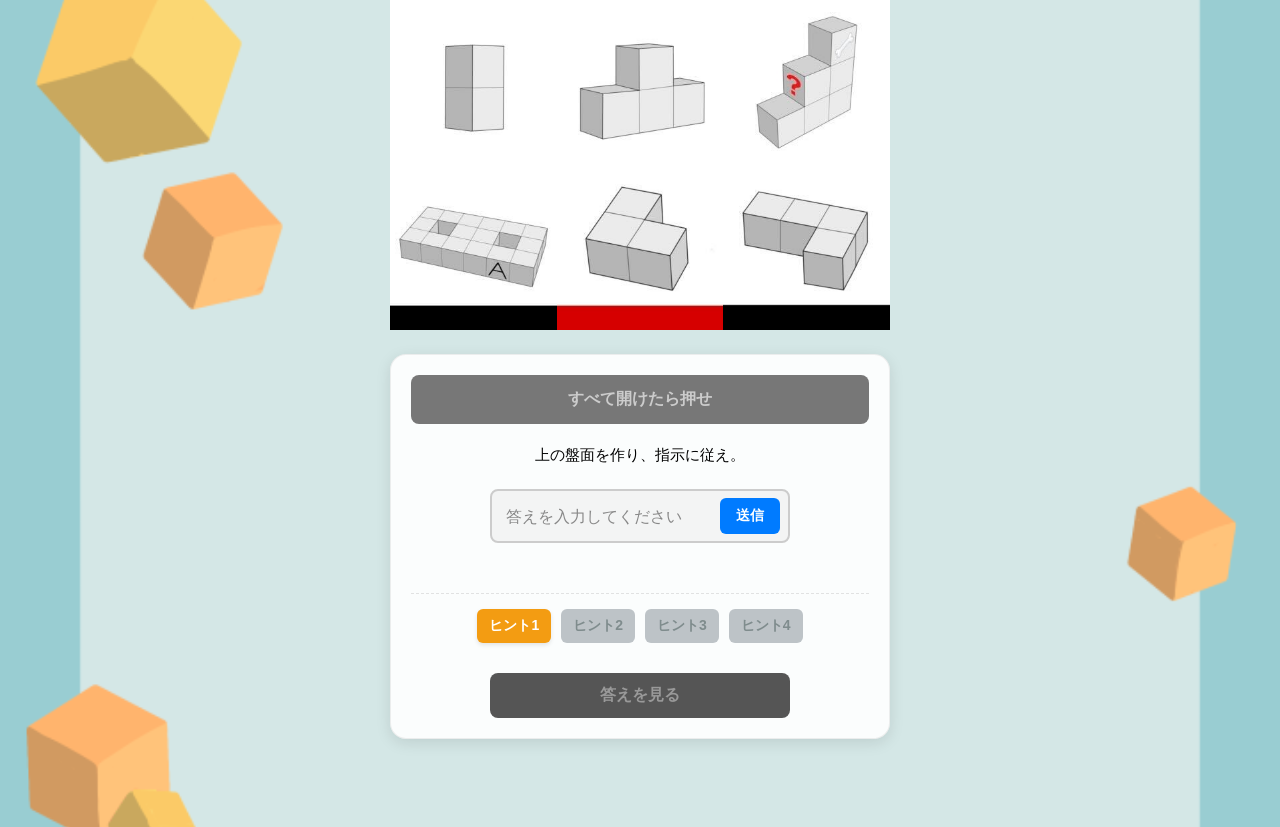
==== commit 31982245: "最終画像を変化させるボタンの実装" ====
--- a/index.html
+++ b/index.html
@@ -16,7 +16,7 @@
     <div id="app-content" class="app-container" style="display: none;">
         <div id="form-area" class="form-wrapper"></div>
         <div class="game-container">
-            <img src="assets/images/750x750.png" class="background" alt="クリア画像" />
+            <img src="assets/images/750x750.png" class="background" id="main-background" alt="クリア画像" />
 
             <div class="save-guard"></div>
 
--- a/style.css
+++ b/style.css
@@ -479,6 +479,54 @@
     /* 押した時のへこみアニメーションも無効化 */
 }
 
+/* 答えの文字列（「答え：〇〇」）だけを特定して大きくする */
+.answer-highlight {
+    display: block;
+    /* 改行させる */
+    font-size: 24px;
+    /* ★ここで大きさを調整（お好みで28pxなど） */
+    font-weight: bold;
+    /* 太字に */
+    color: #e74c3c;
+    /* 答えらしい赤色に */
+    margin-bottom: 10px;
+    /* 解説との間に隙間を作る */
+    border-bottom: 2px solid #eee;
+    /* 下線をつけて目立たせる */
+    padding-bottom: 5px;
+}
+
+/* ============================== 最終画像切り替えボタン ============================== */
+.reveal-btn {
+    background-color: #443088;
+    /* ★指定の紫色 */
+    color: white;
+    border: none;
+    border-radius: 8px;
+    padding: 14px 20px;
+    font-size: 16px;
+    font-weight: bold;
+    cursor: pointer;
+    width: 100%;
+    margin-bottom: 20px;
+    /* 最終問題との間に少し隙間を空ける */
+    transition: all 0.3s ease;
+    box-shadow: 0 4px 10px rgba(0, 0, 0, 0.2);
+}
+
+/* まだ9つの問題が終わっていない状態（グレー） */
+.reveal-btn:disabled {
+    background-color: #777;
+    color: #ccc;
+    cursor: not-allowed;
+    box-shadow: none;
+}
+
+/* ★画像がふわっと切り替わるための設定 */
+#main-background {
+    transition: opacity 0.8s ease-in-out;
+}
+
 /* ============================== 最終問題専用エリア ============================== */
 
 /* 最終問題の入力エリア（画像とタイルのすぐ下に配置） */
